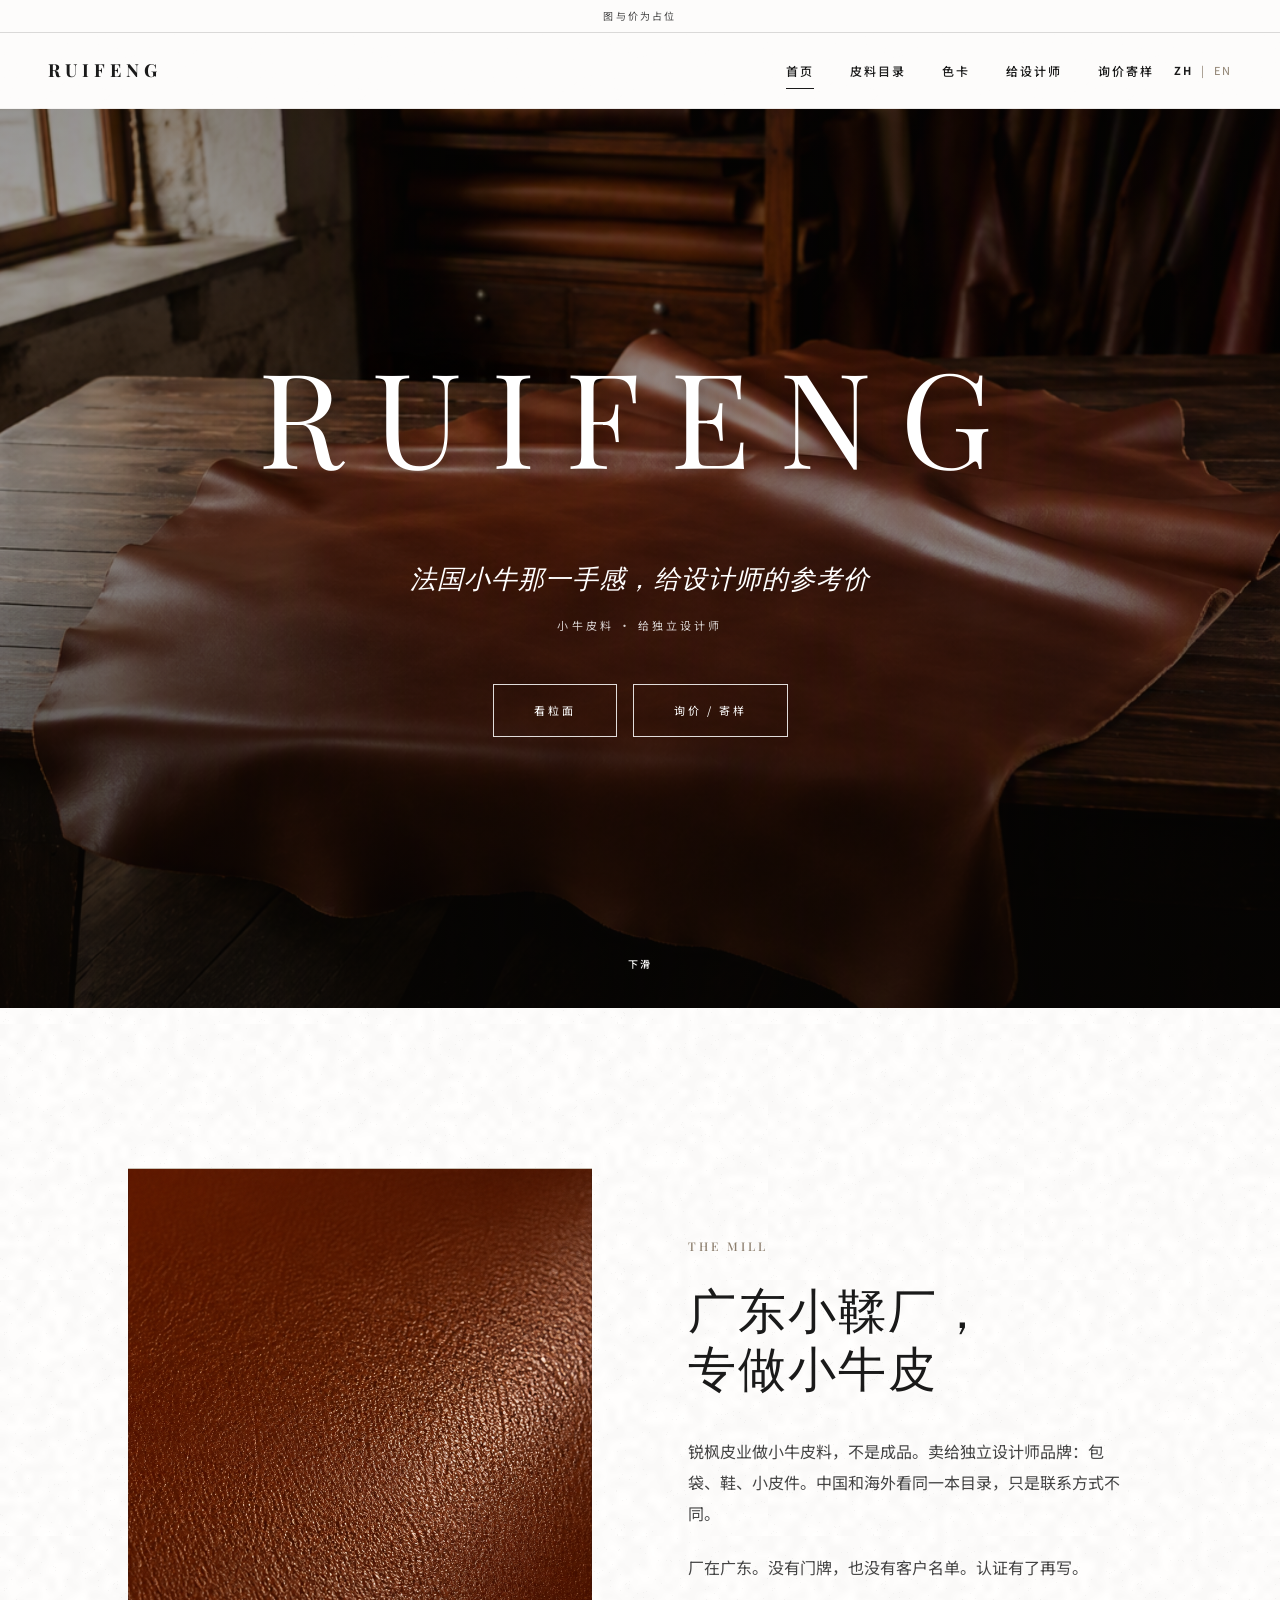
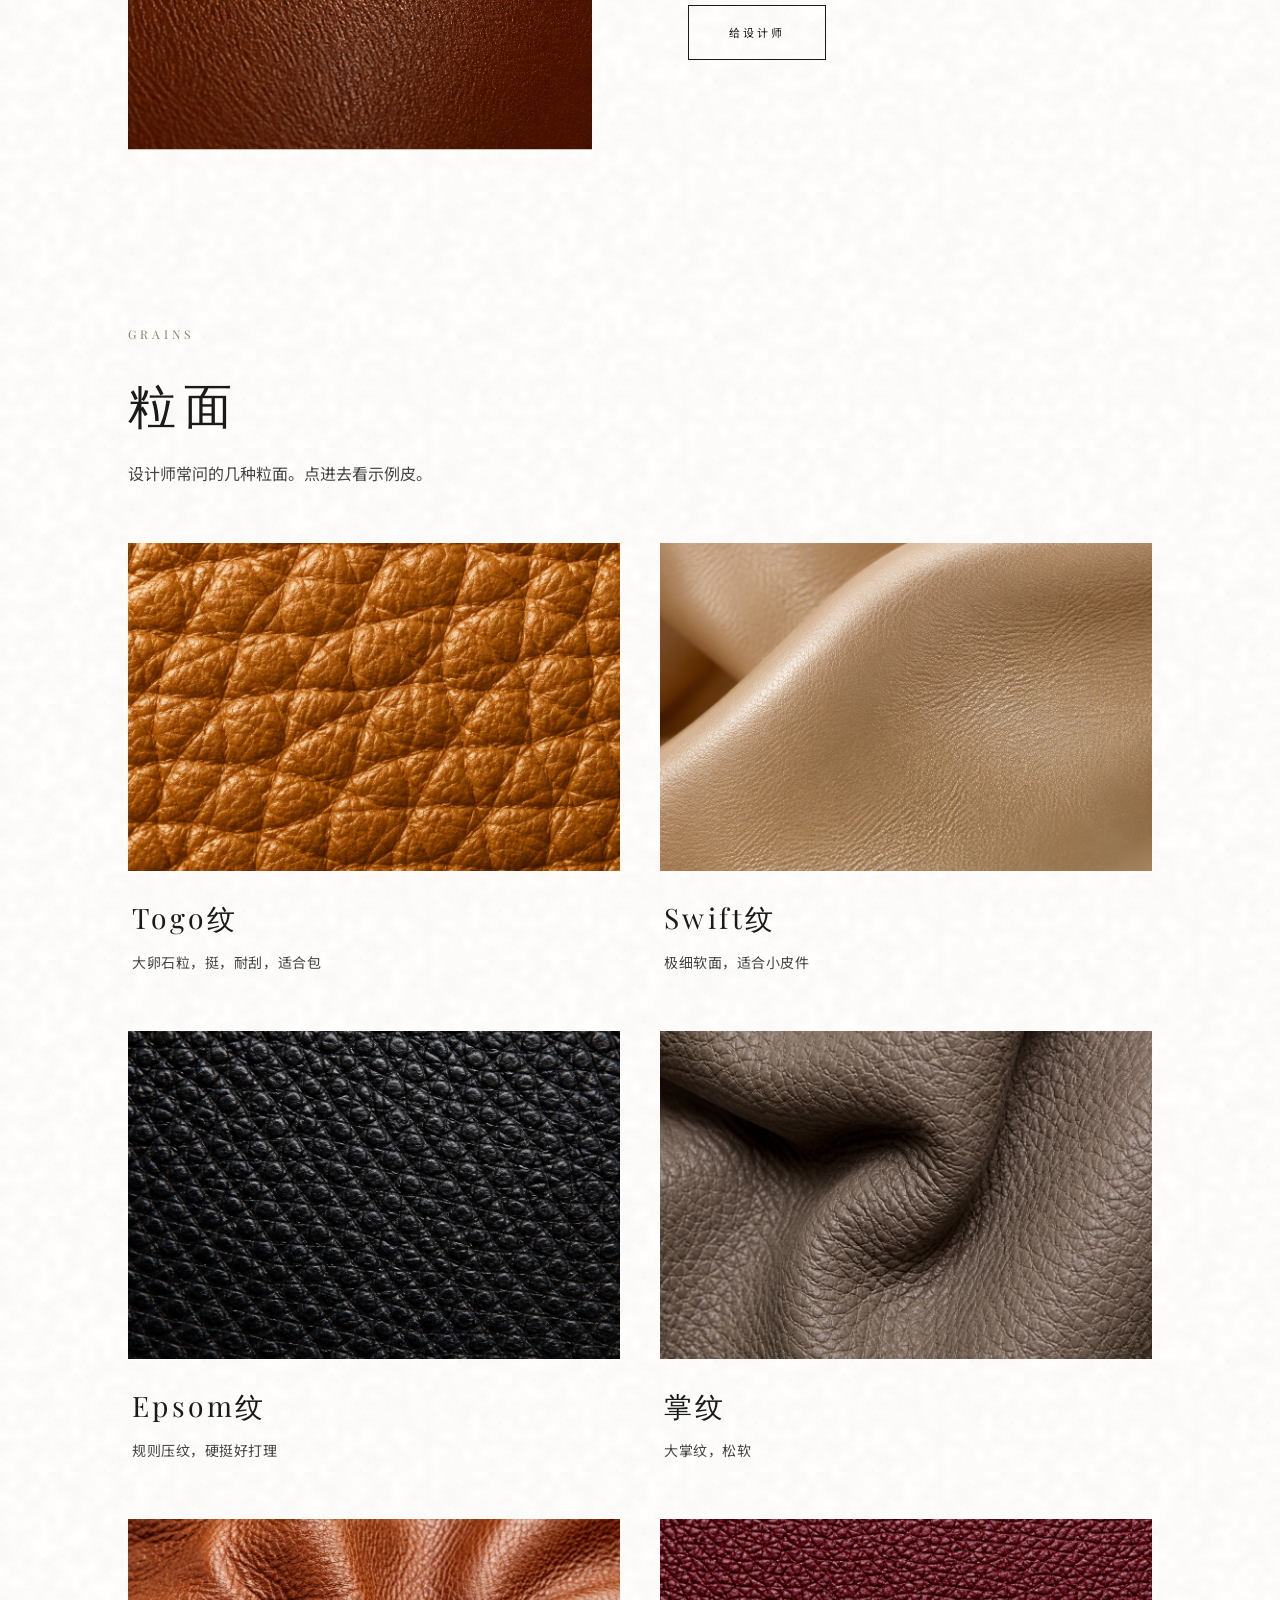
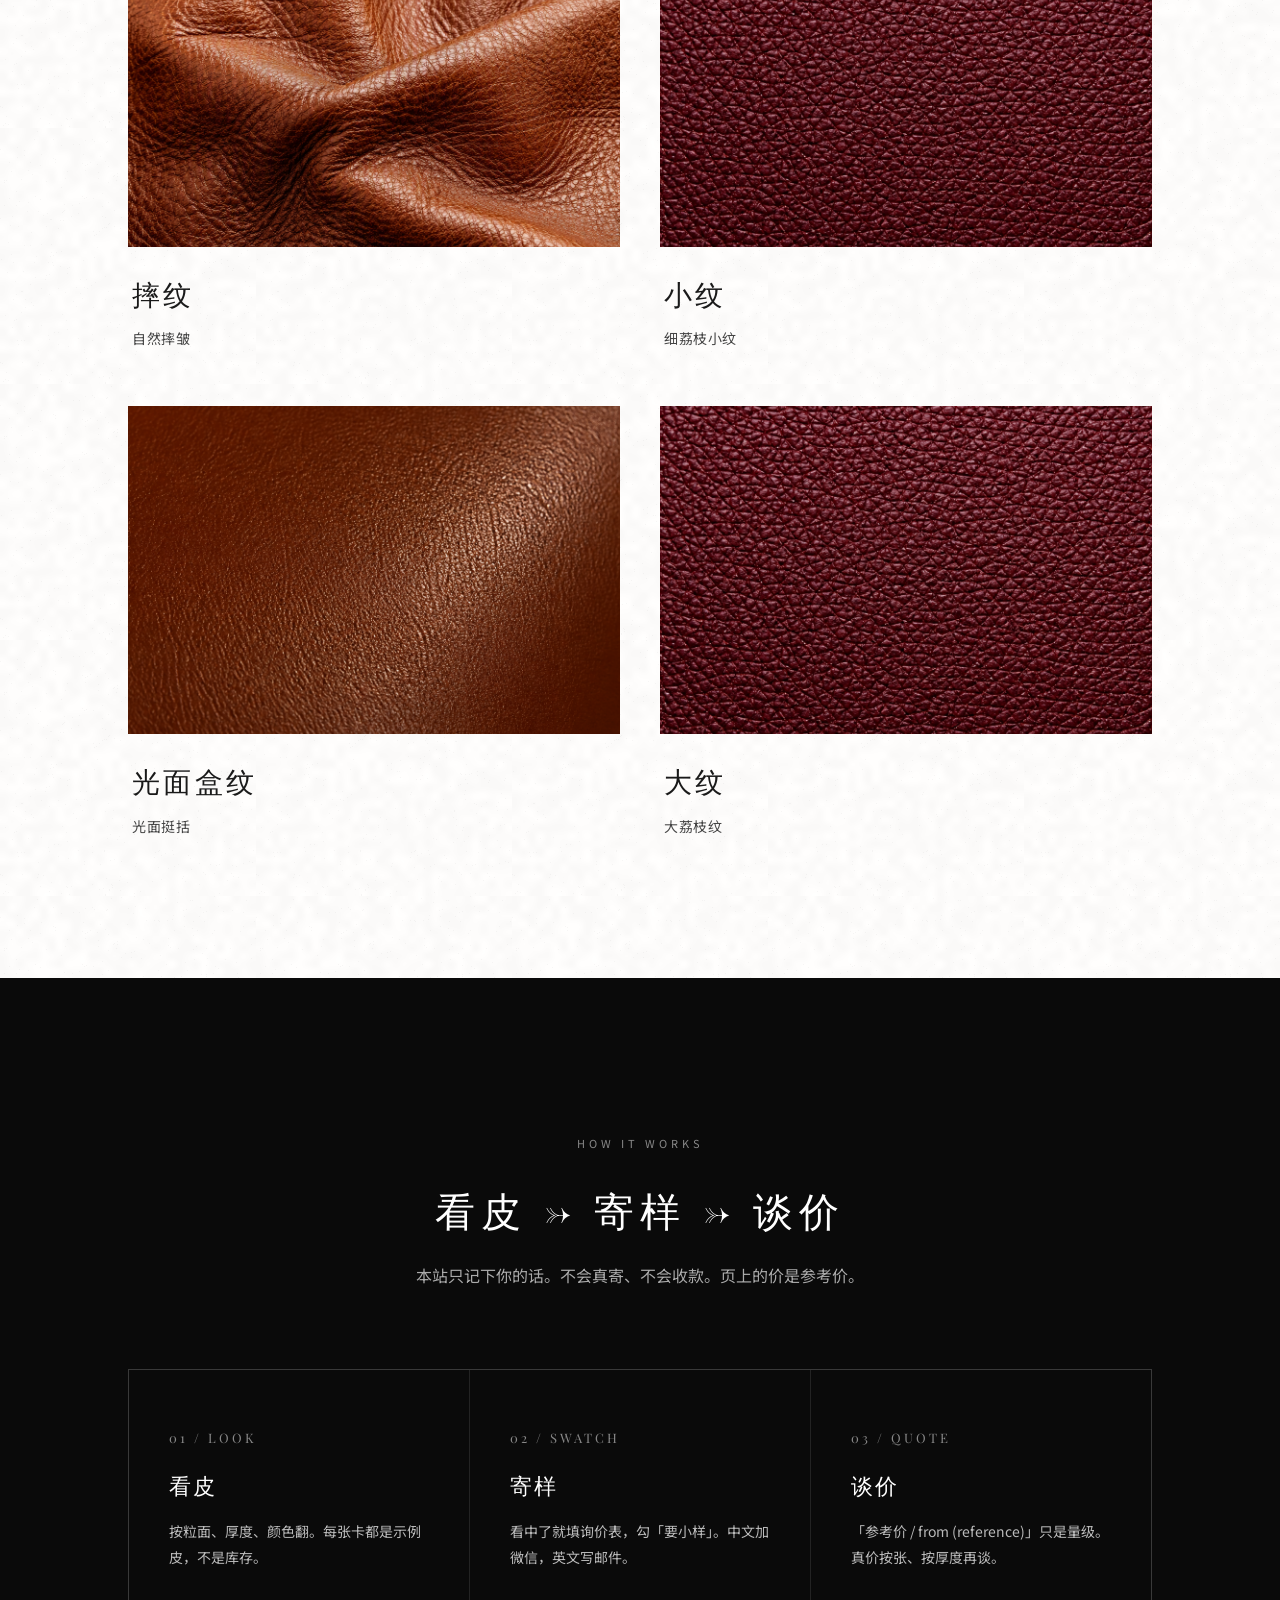
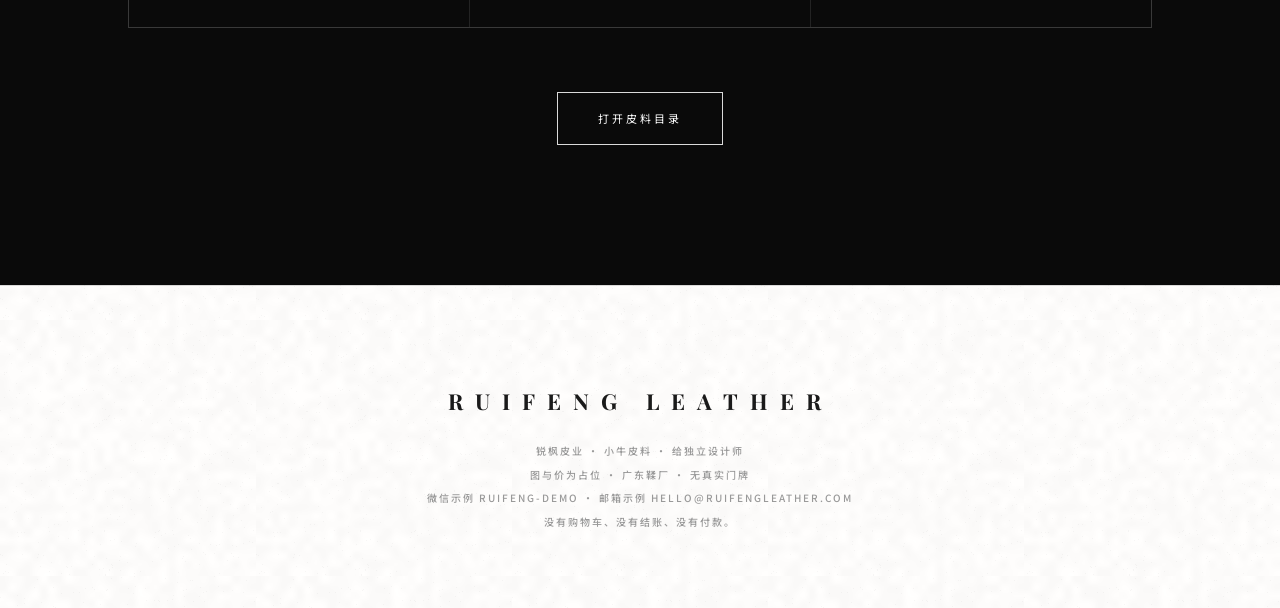
==== index.html @ 417f9d33 "Publish Ruifeng leather catalog preview for sharing." ====
<!DOCTYPE html>
<html lang="zh-CN" data-lang="zh">
<head>
  <meta charset="utf-8">
  <meta name="viewport" content="width=device-width, initial-scale=1">
  <meta name="robots" content="noindex,nofollow">
  <link rel="icon" href="img/favicon.png" type="image/png">
  <link href="https://fonts.googleapis.com/css2?family=Playfair+Display:ital,wght@0,400;0,500;0,700;1,400&family=Noto+Sans+SC:wght@300;400;500;700&display=swap" rel="stylesheet">
  <link rel="stylesheet" href="css/site.css">
  <script>
    (function () {
      try {
        var q = new URLSearchParams(location.search).get("lang");
        var l = (q === "en" || q === "zh") ? q : (localStorage.getItem("ruifeng-lang") || "zh");
        document.documentElement.setAttribute("data-lang", l === "en" ? "en" : "zh");
        document.documentElement.lang = l === "en" ? "en" : "zh-CN";
      } catch (e) {}
    })();
  </script>
  <title>锐枫皮业 | RUIFENG LEATHER · 小牛皮料 · 给独立设计师</title>
  <meta name="description" content="锐枫皮业。广东小鞣厂，小牛皮料，给独立设计师。图和价是占位。">
</head>
<body data-page="home">
<div class="topbar">
  <div class="ribbon">
    <span class="lang-zh">图与价为占位</span>
    <span class="lang-en">Images and prices are placeholders</span>
  </div>
  <nav id="navbar">
    <a class="logo" href="index.html">RUIFENG</a>
    <button class="nav-toggle" type="button" data-nav-toggle aria-expanded="false">
      <span class="lang-zh">菜单</span>
      <span class="lang-en">Menu</span>
    </button>
    <div class="nav-links">
      <a href="index.html" data-nav="home"><span class="lang-zh">首页</span><span class="lang-en">Home</span></a>
      <a href="catalog.html" data-nav="catalog"><span class="lang-zh">皮料目录</span><span class="lang-en">Catalog</span></a>
      <a href="colors.html" data-nav="colors"><span class="lang-zh">色卡</span><span class="lang-en">Colors</span></a>
      <a href="about.html" data-nav="about"><span class="lang-zh">给设计师</span><span class="lang-en">Designers</span></a>
      <a href="inquiry.html" data-nav="inquiry"><span class="lang-zh">询价寄样</span><span class="lang-en">Inquiry</span></a>
    </div>
    <div class="lang-toggle" role="group" aria-label="Language">
      <button type="button" data-lang-btn="zh" aria-pressed="true">ZH</button>
      <span>|</span>
      <button type="button" data-lang-btn="en" aria-pressed="false">EN</button>
    </div>
  </nav>
</div>

<section class="hero">
  <div class="hero-bg" id="heroBg" data-atelier="img/atelier/hero-hide.png" data-fallback="img/hero.jpg"></div>
  <div class="hero-content">
    <h1>RUIFENG</h1>
    <p class="hero-line">
      <span class="lang-zh">法国小牛那一手感，给设计师的参考价</span>
      <span class="lang-en">Calf of that European hand, at a designer’s reference price.</span>
    </p>
    <p class="hero-sub">
      <span class="lang-zh">小牛皮料 · 给独立设计师</span>
      <span class="lang-en">Calf hides for independent designers</span>
    </p>
    <div class="hero-actions">
      <a class="btn-luxury" href="catalog.html"><span class="lang-zh">看粒面</span><span class="lang-en">Grains</span></a>
      <a class="btn-luxury" href="inquiry.html"><span class="lang-zh">询价 / 寄样</span><span class="lang-en">Inquiry / swatch</span></a>
    </div>
  </div>
  <div class="scroll-indicator">
    <span class="lang-zh">下滑</span>
    <span class="lang-en">Scroll</span>
  </div>
</section>

<section class="section-about reveal" id="about">
  <div class="about-image" style="background-image:url('img/atelier/box-calf.png')"></div>
  <div class="about-text">
    <h3>The Mill</h3>
    <h2>
      <span class="lang-zh">广东小鞣厂，<br>专做小牛皮</span>
      <span class="lang-en">A small Guangdong mill<br>for calf, only</span>
    </h2>
    <p class="lang-zh">锐枫皮业做小牛皮料，不是成品。卖给独立设计师品牌：包袋、鞋、小皮件。中国和海外看同一本目录，只是联系方式不同。</p>
    <p class="lang-en">Ruifeng makes calf hides, not finished bags. Independent studios — bags, shoes, small leather — share one catalog. Contact path changes with language.</p>
    <p class="lang-zh">厂在广东。没有门牌，也没有客户名单。认证有了再写。</p>
    <p class="lang-en">The mill is in Guangdong. No street address, no client list. Certificates wait until they are real.</p>
    <p><a class="btn-ink" href="about.html"><span class="lang-zh">给设计师</span><span class="lang-en">For designers</span></a></p>
  </div>
</section>

<section class="section-chapters reveal">
  <div class="section-head">
    <p class="kicker-light">Grains</p>
    <h2><span class="lang-zh">粒面</span><span class="lang-en">Grain families</span></h2>
    <p><span class="lang-zh">设计师常问的几种粒面。点进去看示例皮。</span><span class="lang-en">The grains studios ask for. Open one to see sample hides.</span></p>
  </div>
  <div class="chapter-grid" data-home-cats></div>
</section>

<section class="section-how reveal" id="how">
  <div class="section-head">
    <p class="kicker">HOW IT WORKS</p>
    <h2><span class="lang-zh">看皮 → 寄样 → 谈价</span><span class="lang-en">Look → swatch → quote</span></h2>
    <p><span class="lang-zh">本站只记下你的话。不会真寄、不会收款。页上的价是参考价。</span><span class="lang-en">This demo only saves your note on this computer. Prices are reference.</span></p>
  </div>
  <div class="how-grid">
    <article class="how-item">
      <p class="num">01 / LOOK</p>
      <h3><span class="lang-zh">看皮</span><span class="lang-en">Look</span></h3>
      <p><span class="lang-zh">按粒面、厚度、颜色翻。每张卡都是示例皮，不是库存。</span><span class="lang-en">Filter by grain, thickness, color. Cards are samples, not inventory.</span></p>
    </article>
    <article class="how-item">
      <p class="num">02 / SWATCH</p>
      <h3><span class="lang-zh">寄样</span><span class="lang-en">Swatch</span></h3>
      <p><span class="lang-zh">看中了就填询价表，勾「要小样」。中文加微信，英文写邮件。</span><span class="lang-en">Ask for a swatch. Chinese UI: WeChat. English UI: email.</span></p>
    </article>
    <article class="how-item">
      <p class="num">03 / QUOTE</p>
      <h3><span class="lang-zh">谈价</span><span class="lang-en">Quote</span></h3>
      <p><span class="lang-zh">「参考价 / from (reference)」只是量级。真价按张、按厚度再谈。</span><span class="lang-en">“From (reference)” is a scale only. Real price is quoted later.</span></p>
    </article>
  </div>
  <div class="how-cta">
    <a class="btn-luxury" href="catalog.html"><span class="lang-zh">打开皮料目录</span><span class="lang-en">Open the catalog</span></a>
  </div>
</section>

<footer class="site-footer">
  <div class="footer-logo">RUIFENG LEATHER</div>
  <p><span class="lang-zh">锐枫皮业 · 小牛皮料 · 给独立设计师</span><span class="lang-en">Ruifeng Leather · calf hides for independent designers</span></p>
  <p><span class="lang-zh">图与价为占位 · 广东鞣厂 · 无真实门牌</span><span class="lang-en">Images and prices are placeholders · Guangdong mill · no street address</span></p>
  <p><span class="lang-zh">微信示例 ruifeng-demo · 邮箱示例 hello@ruifengleather.com</span><span class="lang-en">WeChat example ruifeng-demo · email example hello@ruifengleather.com</span></p>
  <p><span class="lang-zh">没有购物车、没有结账、没有付款。</span><span class="lang-en">No cart, no checkout, no payment.</span></p>
</footer>
<script src="js/data.js"></script>
<script src="js/site.js"></script>
</body>
</html>
---- css/site.css ----
/* 锐枫皮业 · Grok Bot 版
   视觉语言沿 Accio 原版：paper / ink / accent、Playfair + Noto Sans SC。
   这一版更疏、更大、更暗的头图叠层。远程纹理已去掉，纸纹用本地 img/paper.png。 */

:root {
  --color-paper: #FDFCFB;
  --color-ink: #1A1A1A;
  --color-accent: #8C7E6D;
  --color-text-dim: #444444;
  --color-border: rgba(26, 26, 26, 0.15);
  --color-dark: #0A0A0A;
  --font-serif: "Playfair Display", "Source Han Serif SC", "Source Han Serif CN", "Songti SC", "STSong", "SimSun", serif;
  --font-sans: "Noto Sans SC", "PingFang SC", "Hiragino Sans GB", "Microsoft YaHei", sans-serif;
  --transition: cubic-bezier(0.16, 1, 0.3, 1);
  --max: 1180px;
}

* {
  margin: 0;
  padding: 0;
  box-sizing: border-box;
  -webkit-font-smoothing: antialiased;
  -moz-osx-font-smoothing: grayscale;
  text-rendering: optimizeLegibility;
}

html { scroll-behavior: smooth; }

body {
  background-color: var(--color-paper);
  color: var(--color-ink);
  font-family: var(--font-sans);
  font-size: 16px;
  line-height: 1.75;
  overflow-x: hidden;
  background-image: url("../img/paper.png");
  min-height: 100vh;
}

img { max-width: 100%; height: auto; display: block; }
a { color: var(--color-ink); }
a:hover { color: var(--color-accent); }

.lang-en { display: none !important; }
html[data-lang="en"] .lang-zh { display: none !important; }
html[data-lang="en"] .lang-en { display: revert !important; }
html[data-lang="zh"] .cta-en { display: none !important; }
html[data-lang="en"] .cta-zh { display: none !important; }
html:not([data-lang="en"]) .cta-en { display: none !important; }

.reveal { opacity: 0; transform: translateY(20px); transition: all 1.2s var(--transition); }
.reveal.active { opacity: 1; transform: translateY(0); }

/* —— ribbon + nav —— */
.ribbon {
  background: rgba(253, 252, 251, 0.96);
  color: var(--color-text-dim);
  text-align: center;
  font-size: 10px;
  letter-spacing: 2.2px;
  font-weight: 400;
  padding: 7px 12px;
  border-bottom: 1px solid var(--color-border);
}

.topbar {
  position: sticky;
  top: 0;
  z-index: 1000;
}

nav {
  display: flex;
  justify-content: space-between;
  align-items: center;
  padding: 22px 48px;
  background: rgba(253, 252, 251, 0.92);
  border-bottom: 1px solid transparent;
  transition: all 0.5s var(--transition);
  gap: 20px;
}

nav.scrolled {
  padding: 12px 48px;
  background: rgba(253, 252, 251, 0.98);
  border-bottom-color: var(--color-border);
  box-shadow: 0 5px 20px rgba(0, 0, 0, 0.02);
}

.logo {
  font-family: var(--font-serif);
  font-size: 18px;
  letter-spacing: 5px;
  font-weight: 700;
  text-transform: uppercase;
  text-decoration: none;
  color: var(--color-ink);
  flex-shrink: 0;
}

.nav-links {
  display: flex;
  align-items: center;
  flex-wrap: wrap;
  gap: 0 36px;
  margin-left: auto;
}

.nav-links a {
  text-decoration: none;
  color: var(--color-ink);
  font-size: 12px;
  letter-spacing: 2px;
  font-weight: 500;
  position: relative;
  padding: 4px 0;
}

.nav-links a::after {
  content: "";
  position: absolute;
  bottom: -4px;
  left: 0;
  width: 0;
  height: 1px;
  background: var(--color-ink);
  transition: width 0.3s ease;
}

.nav-links a:hover::after,
.nav-links a[aria-current="page"]::after { width: 100%; }

.lang-toggle {
  display: flex;
  align-items: center;
  gap: 8px;
  font-size: 11px;
  letter-spacing: 2px;
  color: var(--color-accent);
  flex-shrink: 0;
}

.lang-toggle button {
  border: 0;
  background: none;
  font: inherit;
  letter-spacing: 2px;
  color: var(--color-accent);
  cursor: pointer;
  padding: 2px 0;
}

.lang-toggle button[aria-pressed="true"] {
  color: var(--color-ink);
  font-weight: 700;
}

.nav-toggle {
  display: none;
  border: 1px solid var(--color-border);
  background: transparent;
  padding: 8px 12px;
  font: inherit;
  font-size: 11px;
  letter-spacing: 2px;
  cursor: pointer;
  color: var(--color-ink);
}

/* —— hero manifesto —— */
.hero {
  height: 100vh;
  min-height: 680px;
  display: flex;
  flex-direction: column;
  justify-content: center;
  align-items: center;
  text-align: center;
  overflow: hidden;
  position: relative;
  margin-top: -1px;
}

.hero-bg {
  position: absolute;
  inset: 0;
  background-color: #1a120e;
  background-image: url("../img/hero.jpg");
  background-position: center;
  background-size: cover;
  background-repeat: no-repeat;
  transform: scale(1.05);
  z-index: 1;
}

.hero-bg::after {
  content: "";
  position: absolute;
  inset: 0;
  background:
    linear-gradient(180deg, rgba(8, 6, 4, 0.42) 0%, rgba(8, 6, 4, 0.28) 40%, rgba(8, 6, 4, 0.72) 100%);
}

.hero-content {
  position: relative;
  z-index: 10;
  color: #fff;
  padding: 0 28px 80px;
}

.hero h1 {
  font-family: var(--font-serif);
  font-size: clamp(56px, 11vw, 132px);
  margin-bottom: 28px;
  font-weight: 400;
  letter-spacing: 0.22em;
  animation: fadeIn 2s var(--transition);
  text-shadow: 0 2px 24px rgba(0, 0, 0, 0.35);
}

.hero .hero-line {
  font-family: var(--font-serif);
  font-style: italic;
  font-weight: 400;
  font-size: clamp(16px, 2.2vw, 26px);
  letter-spacing: 0.04em;
  line-height: 1.55;
  max-width: 18em;
  margin: 0 auto;
  animation: fadeIn 2.4s var(--transition);
}

.hero .hero-sub {
  margin-top: 18px;
  font-size: 11px;
  letter-spacing: 0.28em;
  text-transform: uppercase;
  opacity: 0.82;
  animation: fadeIn 2.6s var(--transition);
}

.hero .hero-actions {
  margin-top: 48px;
  display: flex;
  gap: 16px;
  justify-content: center;
  flex-wrap: wrap;
}

.scroll-indicator {
  position: absolute;
  bottom: 36px;
  left: 50%;
  transform: translateX(-50%);
  font-size: 10px;
  letter-spacing: 2px;
  font-weight: 500;
  color: #fff;
  z-index: 10;
  animation: bounce 2s infinite;
}

/* —— buttons —— */
.btn-luxury,
a.btn-luxury,
button.btn-luxury {
  display: inline-block;
  padding: 16px 40px;
  border: 1px solid rgba(255, 255, 255, 0.85);
  color: #fff;
  text-decoration: none;
  font-size: 11px;
  letter-spacing: 3px;
  text-transform: uppercase;
  background: transparent;
  cursor: pointer;
  font-family: inherit;
  transition: all 0.4s var(--transition);
}

.btn-luxury:hover { background: #fff; color: #000; border-color: #fff; }

.btn-ink,
a.btn-ink,
button.btn-ink {
  display: inline-block;
  padding: 16px 40px;
  border: 1px solid var(--color-ink);
  color: var(--color-ink);
  text-decoration: none;
  font-size: 11px;
  letter-spacing: 3px;
  text-transform: uppercase;
  background: transparent;
  cursor: pointer;
  font-family: inherit;
  transition: all 0.4s var(--transition);
}

.btn-ink:hover { background: var(--color-ink); color: var(--color-paper); }
.btn-ink + .btn-ink { margin-left: 12px; }

/* —— page chrome —— */
.page-hero {
  padding: 88px 0 36px;
}

.page-hero h1 {
  font-family: var(--font-serif);
  font-weight: 400;
  font-size: clamp(40px, 5.5vw, 68px);
  letter-spacing: 0.16em;
  margin-bottom: 22px;
}

.page-hero .eyebrow,
.eyebrow {
  font-family: var(--font-serif);
  font-size: 12px;
  color: var(--color-accent);
  text-transform: uppercase;
  letter-spacing: 3px;
  margin-bottom: 18px;
  font-weight: 500;
}

.page-hero p, .lede {
  color: var(--color-text-dim);
  max-width: 520px;
  line-height: 1.95;
}

.promise {
  font-family: var(--font-serif);
  font-style: italic;
  font-size: clamp(20px, 2.4vw, 28px);
  line-height: 1.5;
  letter-spacing: 0.03em;
  color: var(--color-ink) !important;
  max-width: 22em !important;
  margin: 8px 0 22px;
}

.about-portrait {
  margin: 8px 0 48px;
  overflow: hidden;
  background: #1a120e;
}

.about-portrait img {
  width: 100%;
  aspect-ratio: 1;
  object-fit: cover;
}

.wrap { max-width: var(--max); margin: 0 auto; padding: 56px 48px 120px; }
.wrap-narrow { max-width: 720px; }

/* —— about manifesto —— */
.section-about {
  padding: 160px 10%;
  display: grid;
  grid-template-columns: 1fr 1fr;
  gap: 96px;
  align-items: center;
}

.about-image {
  position: relative;
  padding-bottom: 125%;
  background-color: #e8dfd0;
  background-image: url("../img/about.jpg");
  background-position: center;
  background-size: cover;
  background-repeat: no-repeat;
  border: 1px solid var(--color-border);
}

.about-text h3 {
  font-family: var(--font-serif);
  font-size: 12px;
  color: var(--color-accent);
  text-transform: uppercase;
  letter-spacing: 3px;
  margin-bottom: 22px;
  font-weight: 500;
}

.about-text h2 {
  font-family: var(--font-serif);
  font-size: clamp(32px, 3.8vw, 48px);
  line-height: 1.22;
  margin-bottom: 40px;
  font-weight: 400;
  letter-spacing: 0.04em;
}

.about-text p {
  font-size: 16px;
  color: var(--color-text-dim);
  max-width: 440px;
  margin-bottom: 22px;
  line-height: 1.95;
}

/* —— collection chapters —— */
.section-chapters { padding: 0 10% 140px; }
.section-head { margin-bottom: 56px; }
.section-head .kicker-light {
  font-family: var(--font-serif);
  font-size: 12px;
  letter-spacing: 4px;
  text-transform: uppercase;
  color: var(--color-accent);
  margin-bottom: 16px;
}
.section-head h2 {
  font-family: var(--font-serif);
  font-weight: 400;
  font-size: clamp(32px, 4vw, 48px);
  letter-spacing: 0.16em;
}
.section-head p { color: var(--color-text-dim); margin-top: 14px; max-width: 480px; }

.chapter-grid,
.cat-grid {
  display: grid;
  grid-template-columns: 1fr 1fr;
  gap: 56px 40px;
}

.chapter,
.cat-card {
  text-decoration: none;
  color: inherit;
  display: block;
}

.chapter-photo {
  overflow: hidden;
  background: #1a120e;
  aspect-ratio: 3 / 2;
}

.chapter-photo img,
.cat-card img {
  width: 100%;
  height: 100%;
  object-fit: cover;
  display: block;
  aspect-ratio: 3 / 2;
  transition: transform 1.1s var(--transition);
}

.chapter:hover .chapter-photo img { transform: scale(1.04); }

.chapter-cap { padding: 22px 4px 0; }

.chapter-cap h3,
.cat-card h3 {
  font-family: var(--font-serif);
  font-weight: 400;
  font-size: clamp(22px, 2.2vw, 30px);
  letter-spacing: 0.12em;
}

.chapter-cap p {
  color: var(--color-text-dim);
  font-size: 14px;
  margin-top: 8px;
  letter-spacing: 0.04em;
}

/* —— how it works —— */
.section-how {
  background: var(--color-dark);
  color: #fff;
  padding: 140px 10%;
}

.section-how .section-head { text-align: center; margin-bottom: 80px; }
.section-how .section-head h2 { letter-spacing: 0.16em; font-size: clamp(28px, 3.4vw, 40px); }
.section-how .section-head .kicker {
  font-size: 11px;
  letter-spacing: 4px;
  color: #888;
  margin-bottom: 22px;
}
.section-how .section-head p { margin: 16px auto 0; color: #aaa; }

.how-grid {
  display: grid;
  grid-template-columns: repeat(3, 1fr);
  gap: 1px;
  background: rgba(255, 255, 255, 0.1);
  border: 1px solid rgba(255, 255, 255, 0.1);
}

.how-item {
  background: var(--color-dark);
  padding: 56px 40px;
  transition: background 0.4s ease;
}

.how-item:hover { background: #111; }
.how-item .num {
  font-family: var(--font-serif);
  font-size: 13px;
  letter-spacing: 3px;
  color: #888;
  margin-bottom: 16px;
}
.how-item h3 {
  font-family: var(--font-serif);
  font-weight: 400;
  font-size: 22px;
  letter-spacing: 2px;
  margin-bottom: 14px;
}
.how-item p { color: #bbb; font-size: 14px; line-height: 1.85; }

.section-how .how-cta { text-align: center; margin-top: 64px; }

/* —— catalog as material library —— */
.filters { margin: 8px 0 48px; }
.filter-row {
  display: flex;
  flex-wrap: wrap;
  gap: 8px;
  align-items: center;
  margin: 0 0 12px;
}
.filter-label {
  font-size: 11px;
  letter-spacing: 2px;
  text-transform: uppercase;
  color: var(--color-accent);
  min-width: 72px;
}

.chip {
  border: 1px solid var(--color-border);
  background: transparent;
  padding: 7px 14px;
  font: inherit;
  font-size: 12px;
  letter-spacing: 1px;
  cursor: pointer;
  color: var(--color-ink);
}

.chip.is-on {
  background: var(--color-ink);
  color: var(--color-paper);
  border-color: var(--color-ink);
}

.card-grid {
  display: grid;
  grid-template-columns: repeat(auto-fill, minmax(300px, 1fr));
  gap: 40px 28px;
}

.hide-card { background: transparent; overflow: hidden; }
.card-link { text-decoration: none; color: inherit; display: block; }
.swatch-wrap { aspect-ratio: 4 / 3; overflow: hidden; background: #1a120e; }
.card-dots { display: flex; gap: 6px; margin-top: 10px; }
.card-dot {
  width: 10px; height: 10px; border-radius: 50%;
  display: inline-block; border: 1px solid rgba(26, 26, 26, 0.15);
}
.swatch-wrap img { width: 100%; height: 100%; object-fit: cover; transition: transform 1s var(--transition); }
.hide-card:hover .swatch-wrap img { transform: scale(1.03); }
.card-body { padding: 20px 4px 8px; }
.card-body h3 {
  font-family: var(--font-serif);
  font-weight: 400;
  font-size: 24px;
  letter-spacing: 0.06em;
  margin: 6px 0 8px;
}
.meta, .fineprint, .price-sub { color: var(--color-text-dim); font-size: 13px; }
.price { margin-top: 14px; }
.price-main { font-weight: 500; letter-spacing: 0.5px; }

.empty, .form-msg {
  padding: 18px 20px;
  border: 1px dashed var(--color-border);
  color: var(--color-text-dim);
}
.form-msg.ok { border-style: solid; border-color: #3d5a3a; }
.form-msg.err { border-style: solid; border-color: #8a2e2e; }

/* —— product —— */
.product-grid {
  display: grid;
  grid-template-columns: minmax(0, 1.15fr) minmax(0, 0.85fr);
  gap: 72px;
  align-items: start;
}
.hero-swatch {
  width: 100%;
  aspect-ratio: 4 / 5;
  object-fit: cover;
}
.product-copy h1 {
  font-family: var(--font-serif);
  font-weight: 400;
  font-size: clamp(32px, 4.4vw, 52px);
  letter-spacing: 0.1em;
  margin: 8px 0 28px;
}

.spec-table {
  width: 100%;
  border-collapse: collapse;
  margin: 8px 0 20px;
}
.spec-table th {
  text-align: left;
  font-size: 11px;
  letter-spacing: 2px;
  text-transform: uppercase;
  color: var(--color-accent);
  font-weight: 400;
  width: 28%;
  padding: 16px 20px 16px 0;
  border-bottom: 1px solid var(--color-border);
  vertical-align: top;
}
.spec-table td {
  padding: 16px 0;
  border-bottom: 1px solid var(--color-border);
  color: var(--color-ink);
}

.specs {
  display: grid;
  grid-template-columns: 1fr 1fr;
  gap: 0;
  margin: 28px 0;
  border-top: 1px solid var(--color-border);
}
.specs > div {
  border-bottom: 1px solid var(--color-border);
  padding: 14px 16px 14px 0;
}
.specs dt {
  font-size: 11px;
  letter-spacing: 2px;
  text-transform: uppercase;
  color: var(--color-accent);
}
.specs dd { margin: 4px 0 0; }

.color-row { display: flex; flex-wrap: wrap; gap: 18px; margin: 28px 0 36px; }
.chip-color { margin: 0; width: 120px; text-decoration: none; color: inherit; display: block; }
.chip-color img { width: 120px; height: 120px; object-fit: cover; }
.chip-color figcaption { font-size: 12px; margin-top: 8px; color: var(--color-text-dim); letter-spacing: 1px; }
.chip-color .color-code {
  font-family: var(--font-serif);
  font-weight: 400;
  font-size: 20px;
  letter-spacing: 0.08em;
  display: block;
  color: var(--color-ink);
  line-height: 1.2;
}
.chip-color .color-duo { display: block; margin-top: 4px; }

.wechat-card, .panel {
  border: 1px solid var(--color-border);
  padding: 28px;
  background: var(--color-paper);
}
.wechat-id {
  font-family: var(--font-serif);
  font-size: 28px;
  letter-spacing: 3px;
  margin: 10px 0 18px;
}
.text-link { font-size: 13px; letter-spacing: 1px; }

/* —— colors: studio wall —— */
.color-family { margin: 0 0 56px; }
.family-head {
  font-family: var(--font-serif);
  font-weight: 400;
  font-size: clamp(22px, 2.6vw, 32px);
  letter-spacing: 0.14em;
  margin: 8px 0 22px;
}
.color-family + .color-family .family-head { margin-top: 8px; }
.family-head em {
  font-style: italic;
  font-weight: 400;
  letter-spacing: 0.08em;
  color: var(--color-accent);
  margin-left: 10px;
}
.color-wall {
  display: grid;
  grid-template-columns: repeat(auto-fill, minmax(260px, 1fr));
  gap: 32px 22px;
}
.color-card { margin: 0; overflow: hidden; }
.color-card .card-link { text-decoration: none; color: inherit; display: block; }
.color-card img { aspect-ratio: 1; object-fit: cover; width: 100%; }
.color-card figcaption { padding: 16px 4px 8px; }
.color-card .color-code {
  font-family: var(--font-serif);
  font-weight: 400;
  letter-spacing: 0.12em;
  display: block;
  font-size: 32px;
  line-height: 1.15;
  color: var(--color-ink);
}
.color-card .color-duo {
  display: block;
  margin-top: 8px;
  font-size: 14px;
  letter-spacing: 0.06em;
  color: var(--color-ink);
}
.color-card .color-duo b { font-weight: 500; }
.color-card .hex { display: block; font-size: 11px; letter-spacing: 1px; color: var(--color-text-dim); margin-top: 6px; }

/* —— forms / about copy —— */
.prose h2, .wrap-narrow h2 {
  font-family: var(--font-serif);
  font-weight: 400;
  letter-spacing: 0.08em;
  font-size: 26px;
  margin: 48px 0 16px;
}
.prose p, .wrap-narrow p { color: var(--color-text-dim); margin-bottom: 16px; }
.prose ol, .prose ul, .wrap-narrow ol, .wrap-narrow ul {
  color: var(--color-text-dim);
  padding-left: 20px;
  margin: 0 0 22px;
}
.prose li, .wrap-narrow li { margin: 0 0 10px; }

.note-box {
  border-left: 1px solid var(--color-accent);
  padding: 12px 0 12px 18px;
  margin: 16px 0 28px;
  color: var(--color-text-dim);
  font-size: 14px;
}

form label { display: block; margin: 0 0 14px; font-size: 13px; letter-spacing: 1px; }
form input, form select, form textarea {
  display: block;
  width: 100%;
  margin-top: 6px;
  padding: 12px 14px;
  border: 1px solid var(--color-border);
  background: #fff;
  font: inherit;
  color: var(--color-ink);
}
form .check { display: flex; align-items: center; gap: 8px; letter-spacing: 0; }
form .check input { width: auto; margin: 0; }
.mini-form { margin: 18px 0; }
.inq-list { padding-left: 18px; color: var(--color-text-dim); }
.inq-list li { margin: 0 0 14px; }

/* —— footer —— */
footer, .site-footer {
  padding: 96px 48px 72px;
  border-top: 1px solid var(--color-border);
  text-align: center;
}
.footer-logo {
  font-family: var(--font-serif);
  font-size: 22px;
  letter-spacing: 12px;
  margin-bottom: 22px;
  font-weight: 700;
}
.copyright, .site-footer p {
  font-size: 10px;
  letter-spacing: 2px;
  color: #999;
  text-transform: uppercase;
  font-weight: 500;
  margin: 6px 0;
}

@keyframes fadeIn { from { opacity: 0; } to { opacity: 1; } }
@keyframes fadeInDown {
  from { opacity: 0; transform: translateY(-20px); }
  to { opacity: 1; transform: translateY(0); }
}
@keyframes bounce {
  0%, 20%, 50%, 80%, 100% { transform: translateX(-50%) translateY(0); }
  40% { transform: translateX(-50%) translateY(-10px); }
  60% { transform: translateX(-50%) translateY(-5px); }
}

@media (max-width: 960px) {
  .chapter-grid, .cat-grid { grid-template-columns: 1fr; gap: 40px; }
  .section-about { grid-template-columns: 1fr; padding: 96px 6%; gap: 48px; }
  .about-image { padding-bottom: 80%; }
  .how-grid { grid-template-columns: 1fr; }
  .product-grid, .specs { grid-template-columns: 1fr; }
  nav { padding: 16px 20px; }
  nav.scrolled { padding: 10px 20px; }
  .wrap { padding: 40px 20px 88px; }
  .page-hero { padding: 56px 0 20px; }
  .section-chapters, .section-how, .section-cats { padding-left: 6%; padding-right: 6%; }
  .hero h1 { letter-spacing: 0.12em; }
  .hero .hero-line { letter-spacing: 0.1em; }
}

@media (max-width: 800px) {
  .nav-toggle { display: inline-block; margin-left: auto; }
  .nav-links {
    display: none;
    position: absolute;
    left: 0; right: 0;
    top: 100%;
    background: var(--color-paper);
    border-bottom: 1px solid var(--color-border);
    flex-direction: column;
    align-items: flex-start;
    padding: 12px 20px 20px;
    margin: 0;
    gap: 12px;
  }
  .topbar { position: sticky; }
  nav { position: relative; }
  .nav-links.is-open { display: flex; }
}

@media (max-width: 520px) {
  .card-grid { grid-template-columns: 1fr; gap: 28px; }
  .color-wall { grid-template-columns: 1fr 1fr; gap: 16px; }
  .footer-logo { letter-spacing: 6px; font-size: 16px; }
  .btn-ink + .btn-ink { margin-left: 0; margin-top: 10px; }
  .hero { min-height: 560px; }
}
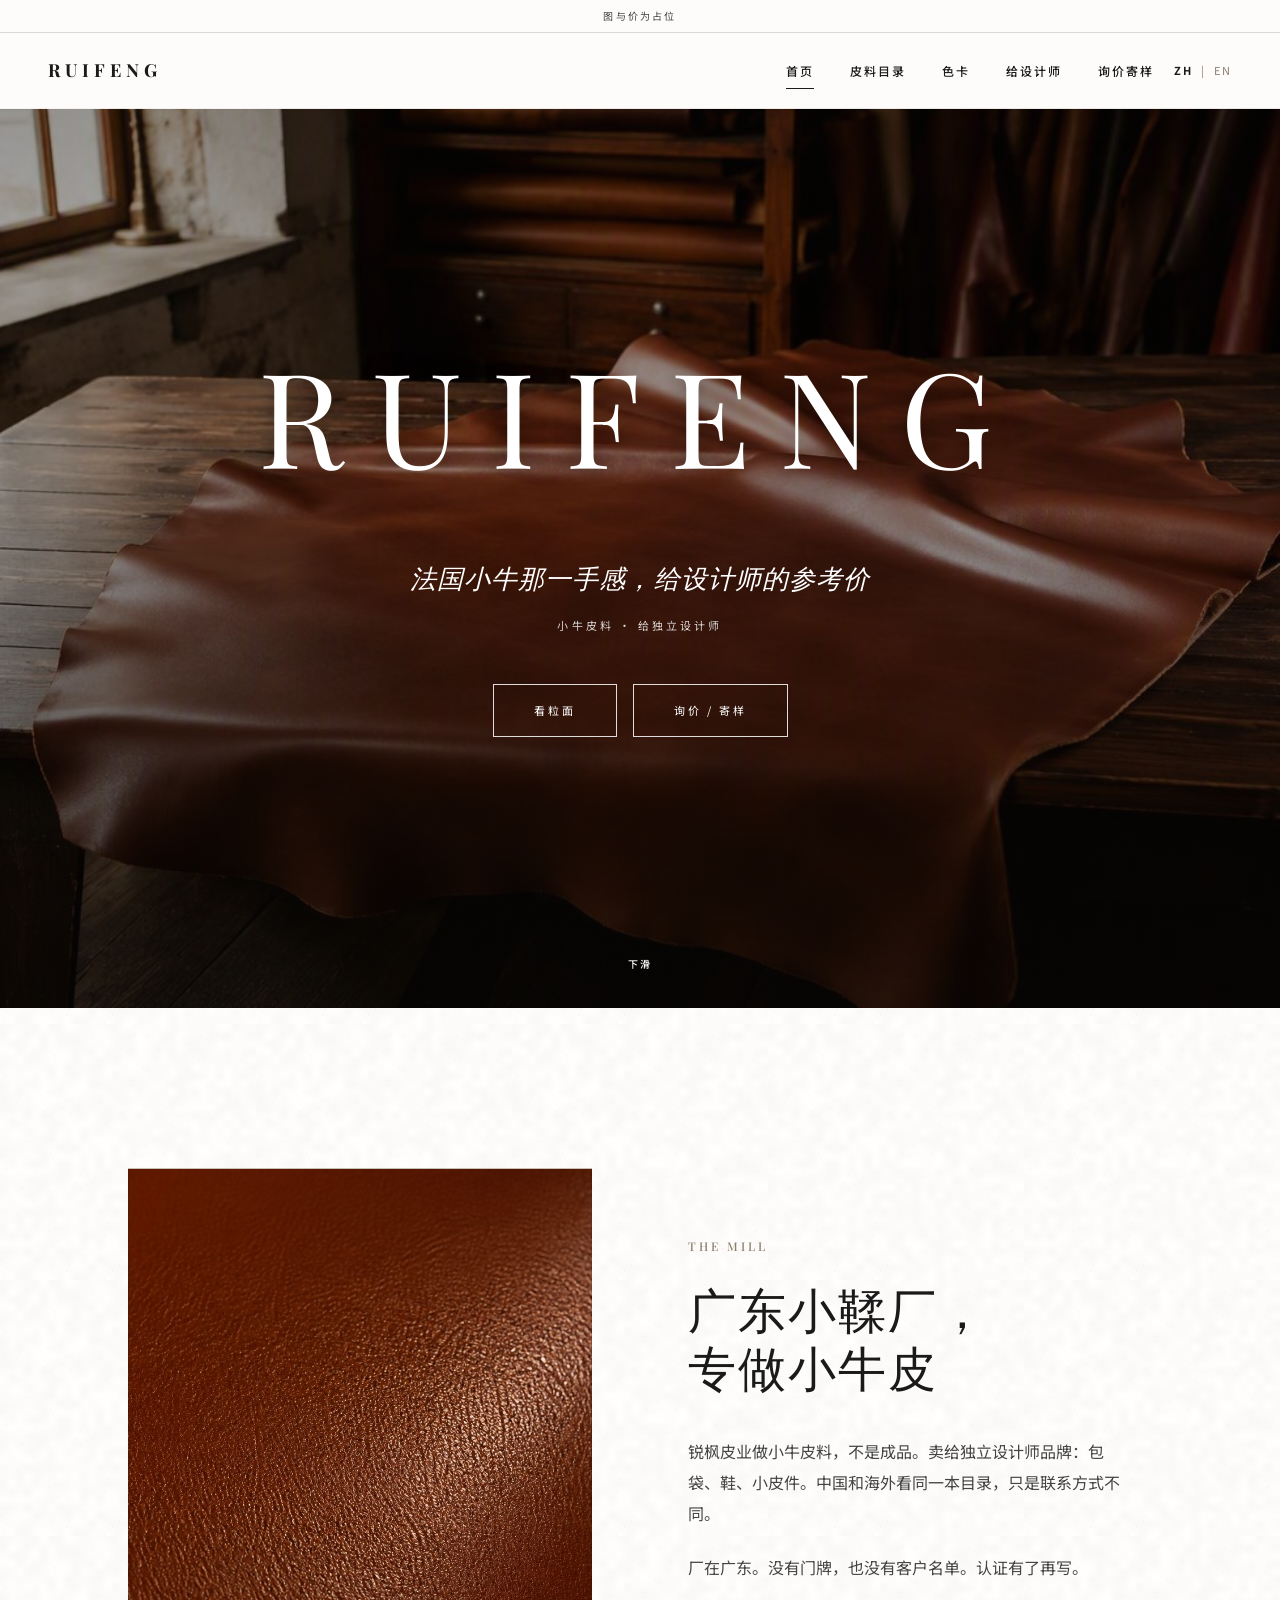
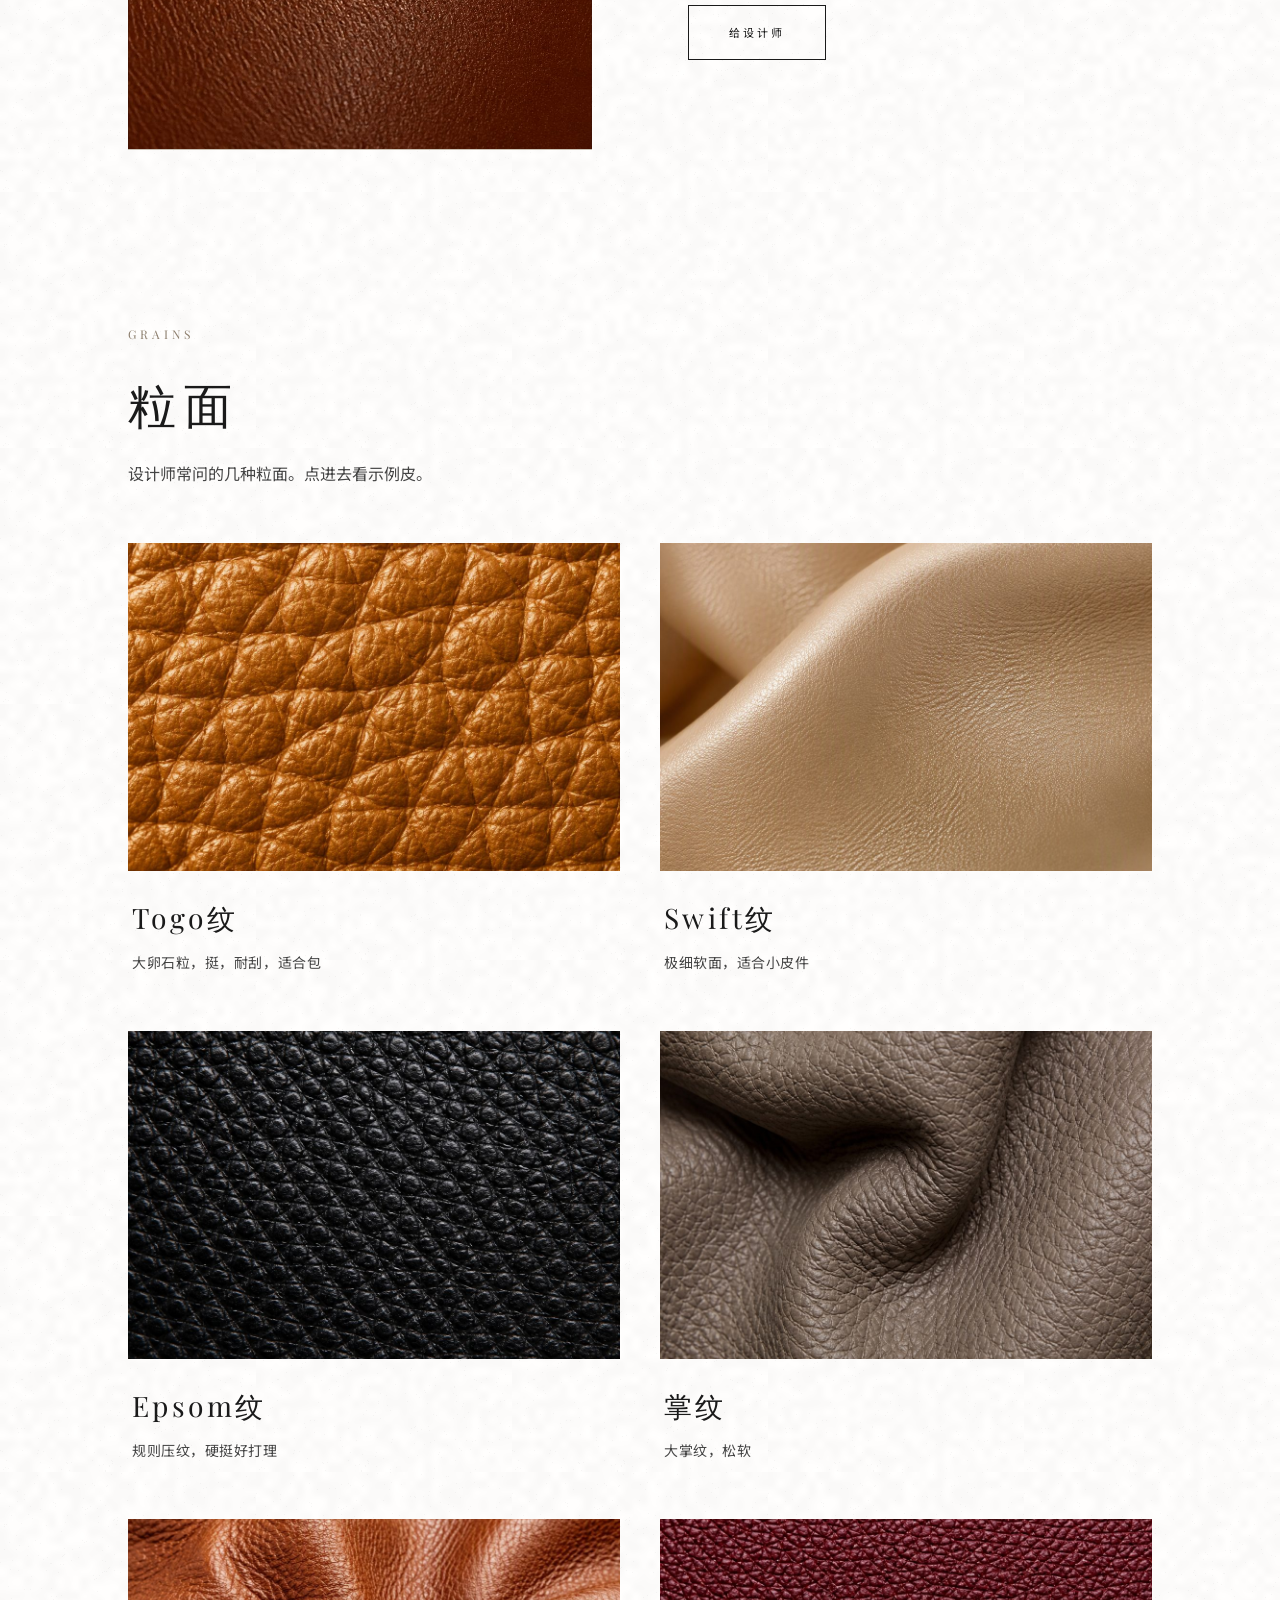
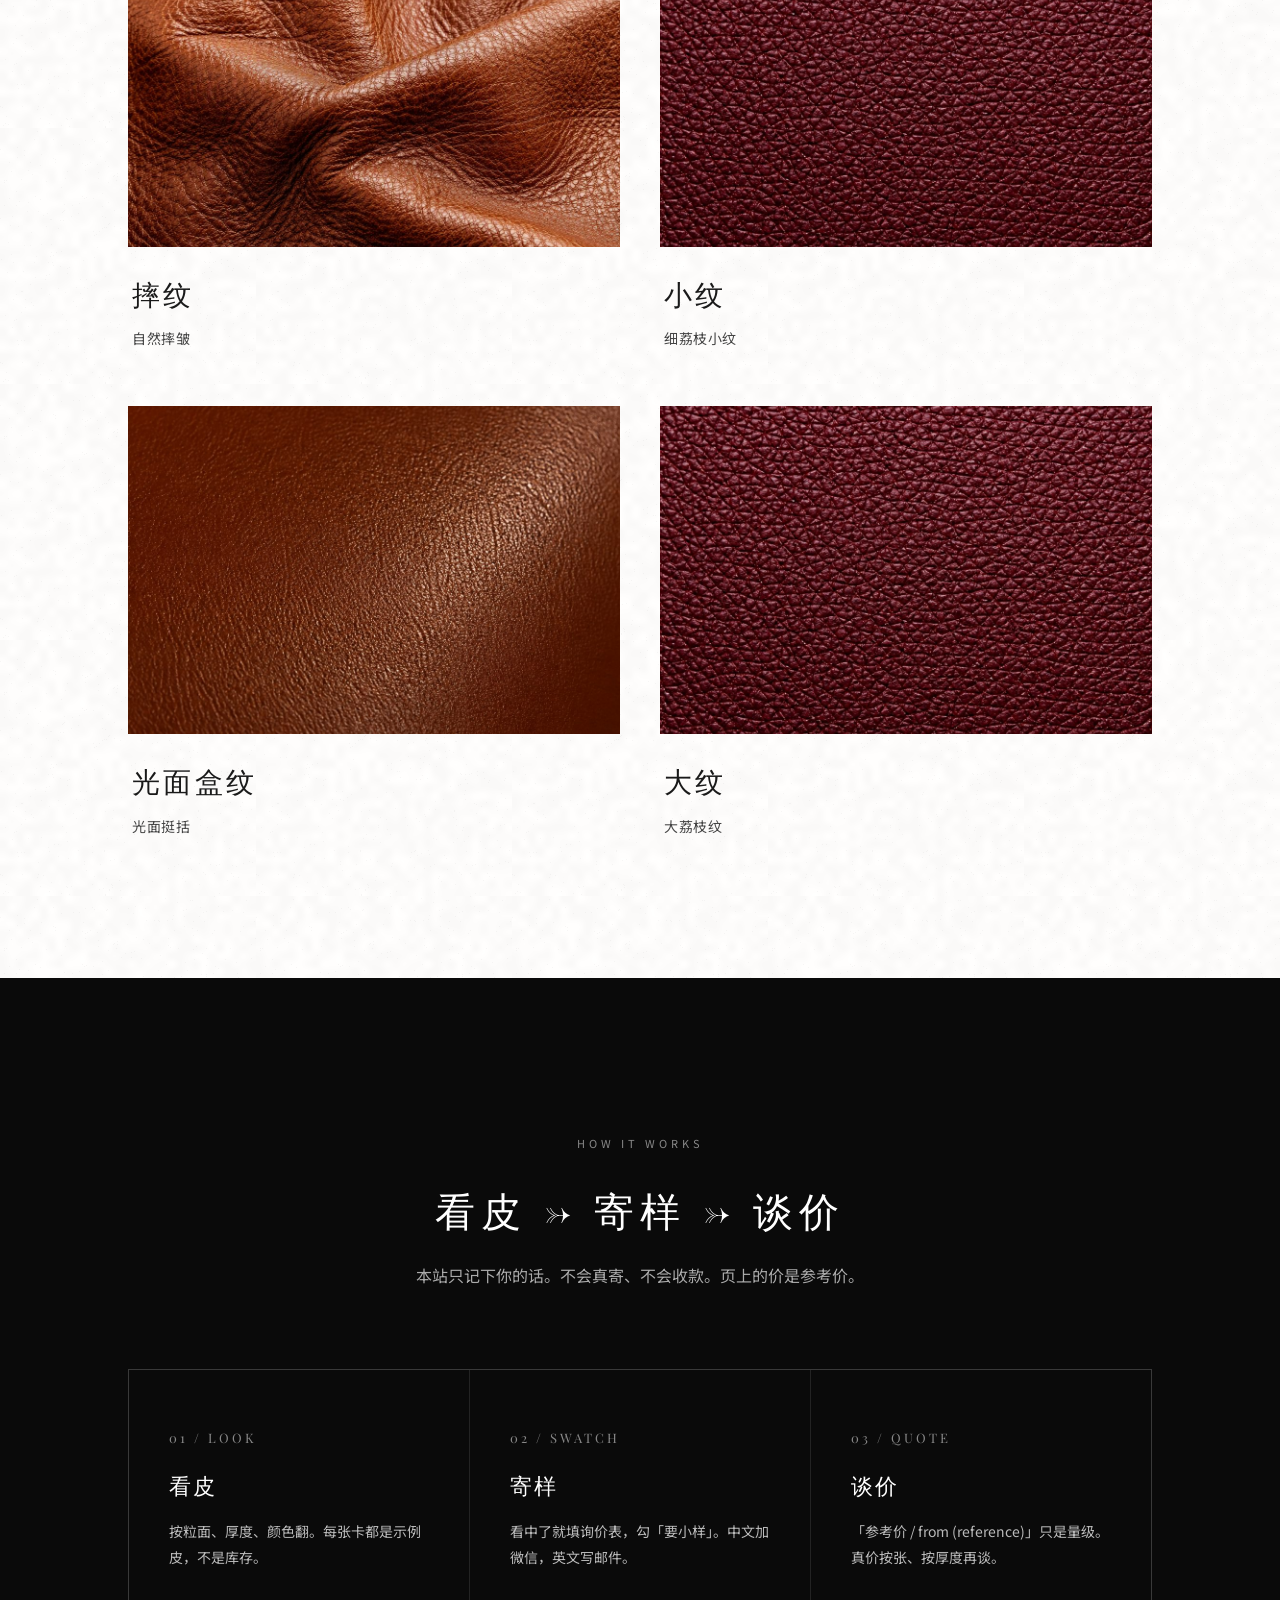
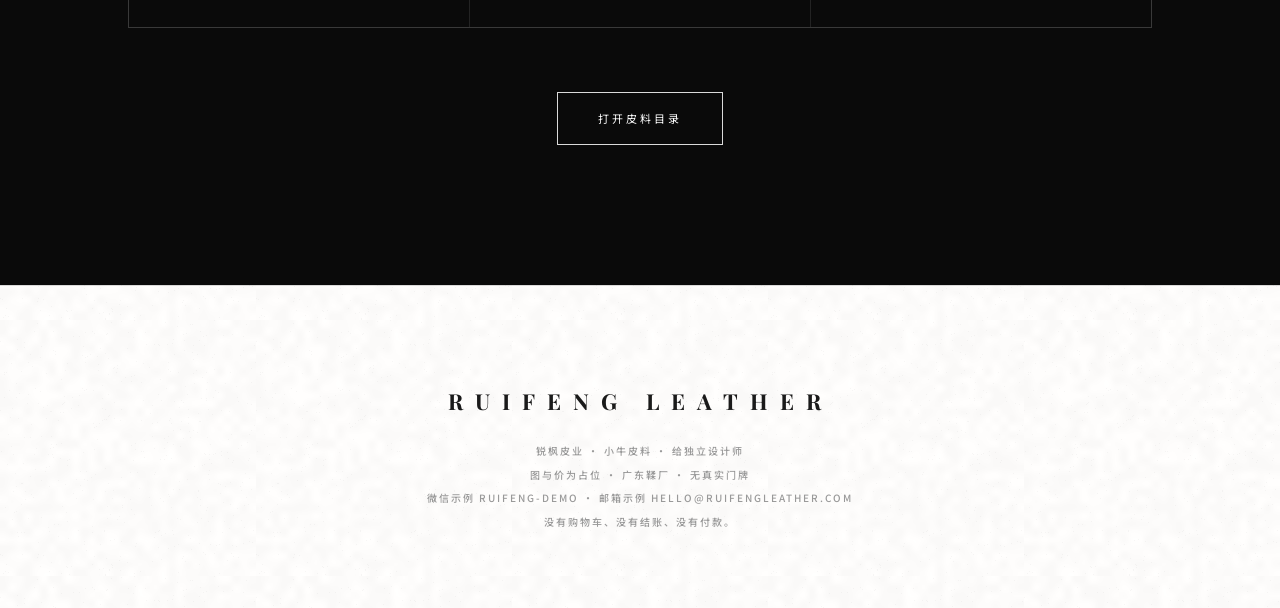
==== commit 6fb84fb4: "Compress catalog images so the preview loads faster." ====
--- a/index.html
+++ b/index.html
@@ -48,7 +48,7 @@
 </div>
 
 <section class="hero">
-  <div class="hero-bg" id="heroBg" data-atelier="img/atelier/hero-hide.png" data-fallback="img/hero.jpg"></div>
+  <div class="hero-bg" id="heroBg" data-atelier="img/atelier/hero-hide.jpg" data-fallback="img/hero.jpg"></div>
   <div class="hero-content">
     <h1>RUIFENG</h1>
     <p class="hero-line">
@@ -71,7 +71,7 @@
 </section>
 
 <section class="section-about reveal" id="about">
-  <div class="about-image" style="background-image:url('img/atelier/box-calf.png')"></div>
+  <div class="about-image" style="background-image:url('img/atelier/box-calf.jpg')"></div>
   <div class="about-text">
     <h3>The Mill</h3>
     <h2>
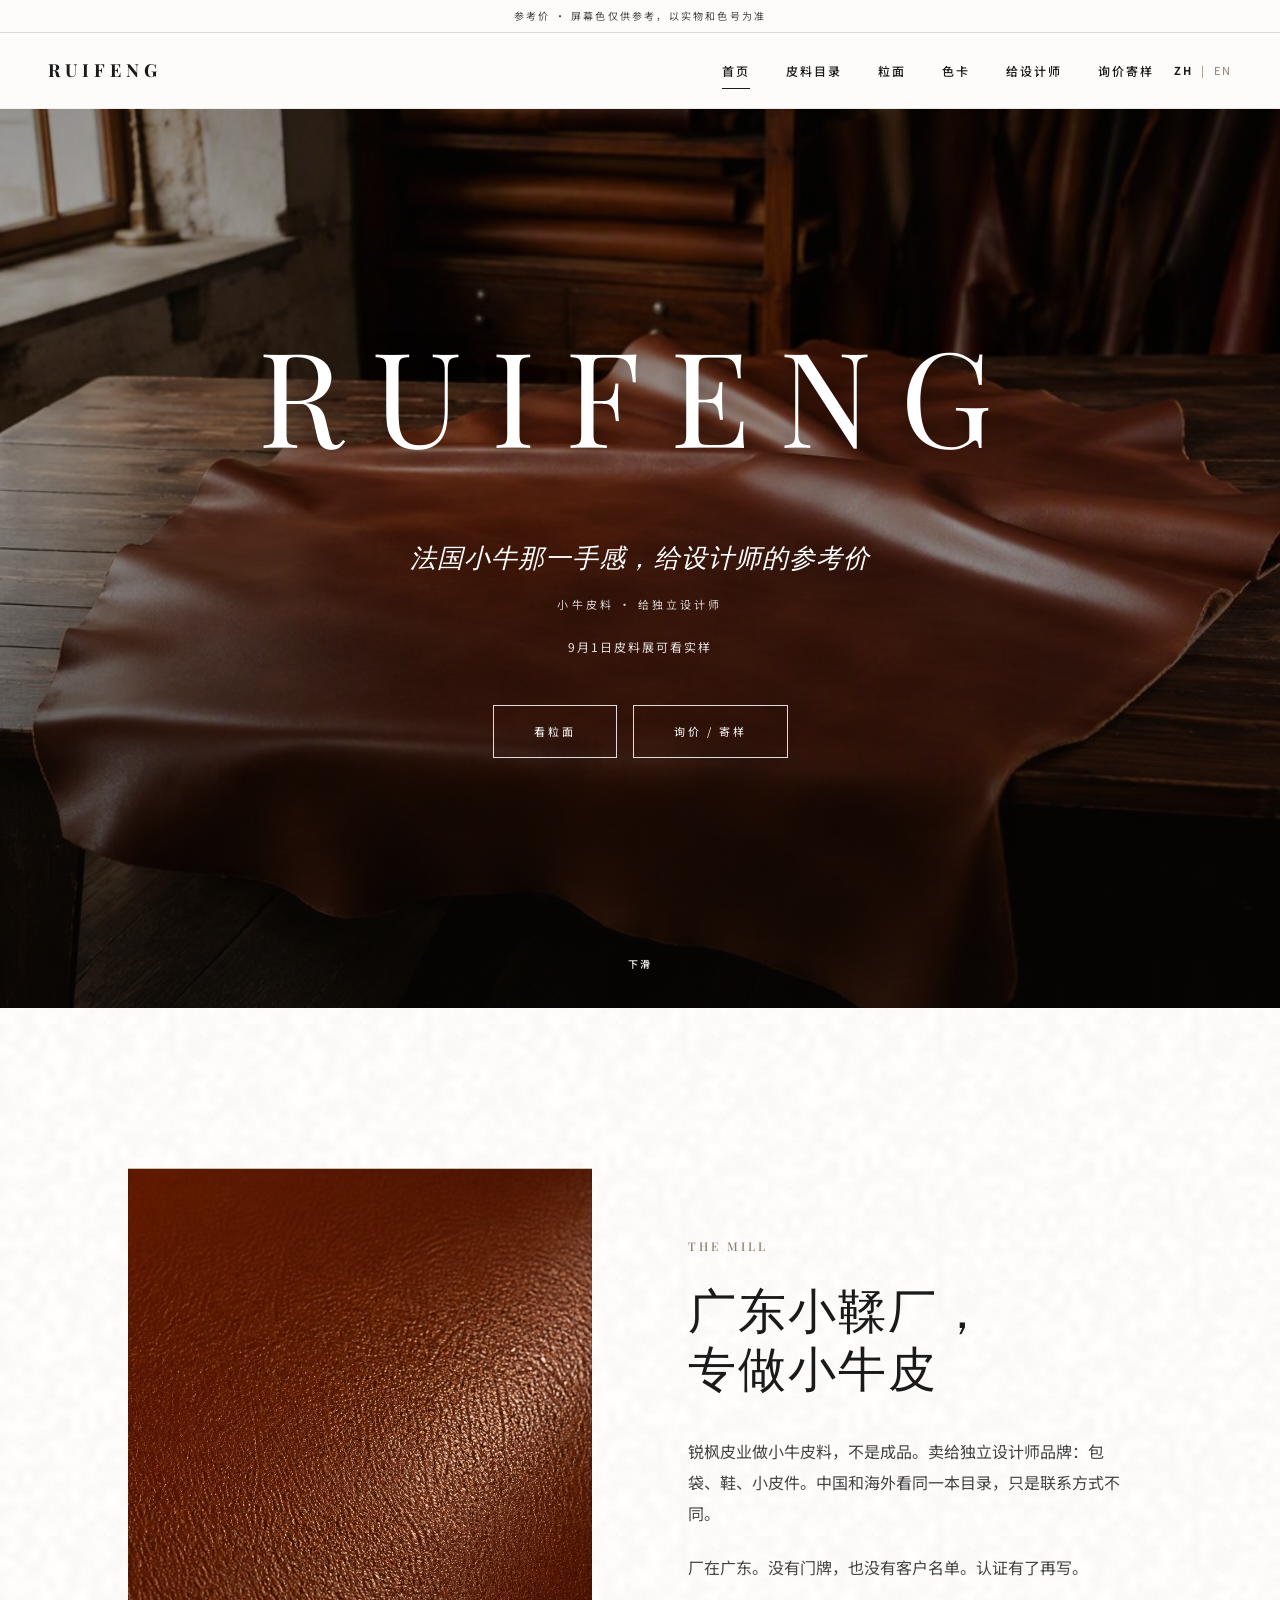
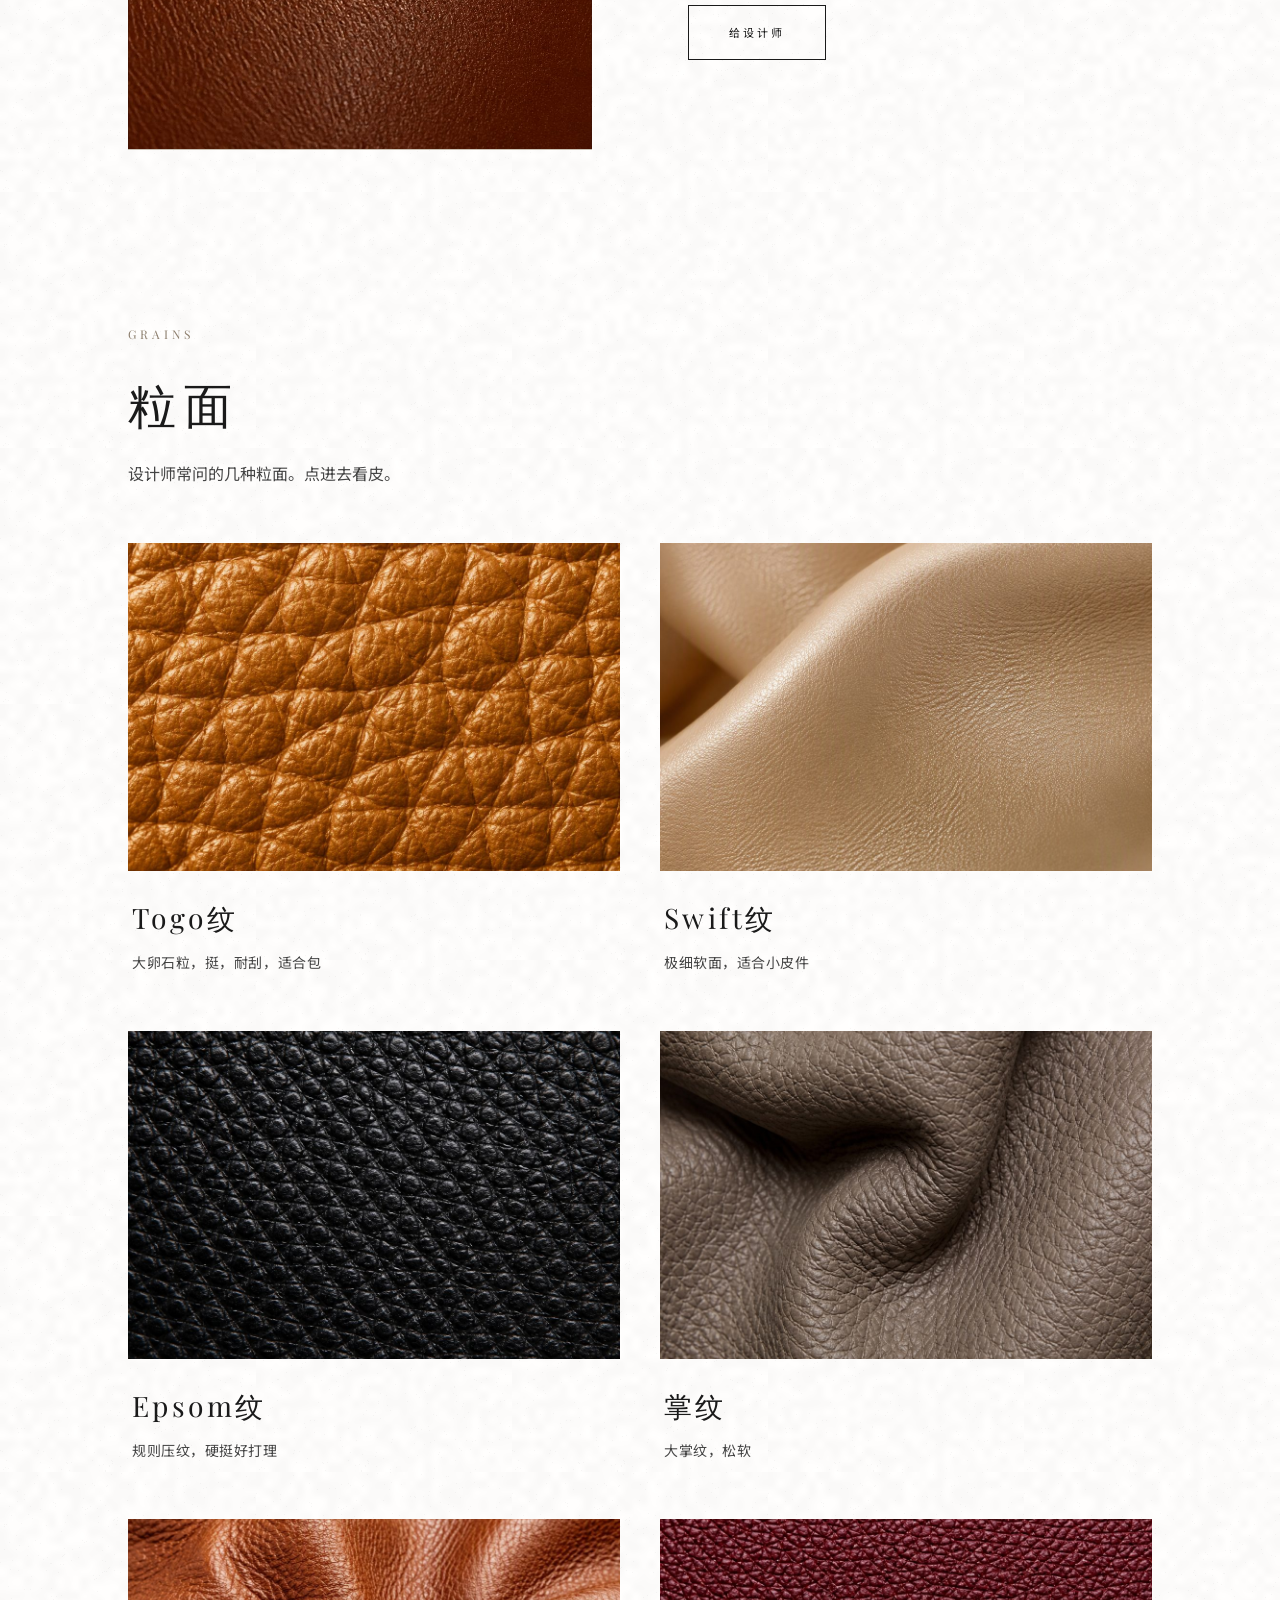
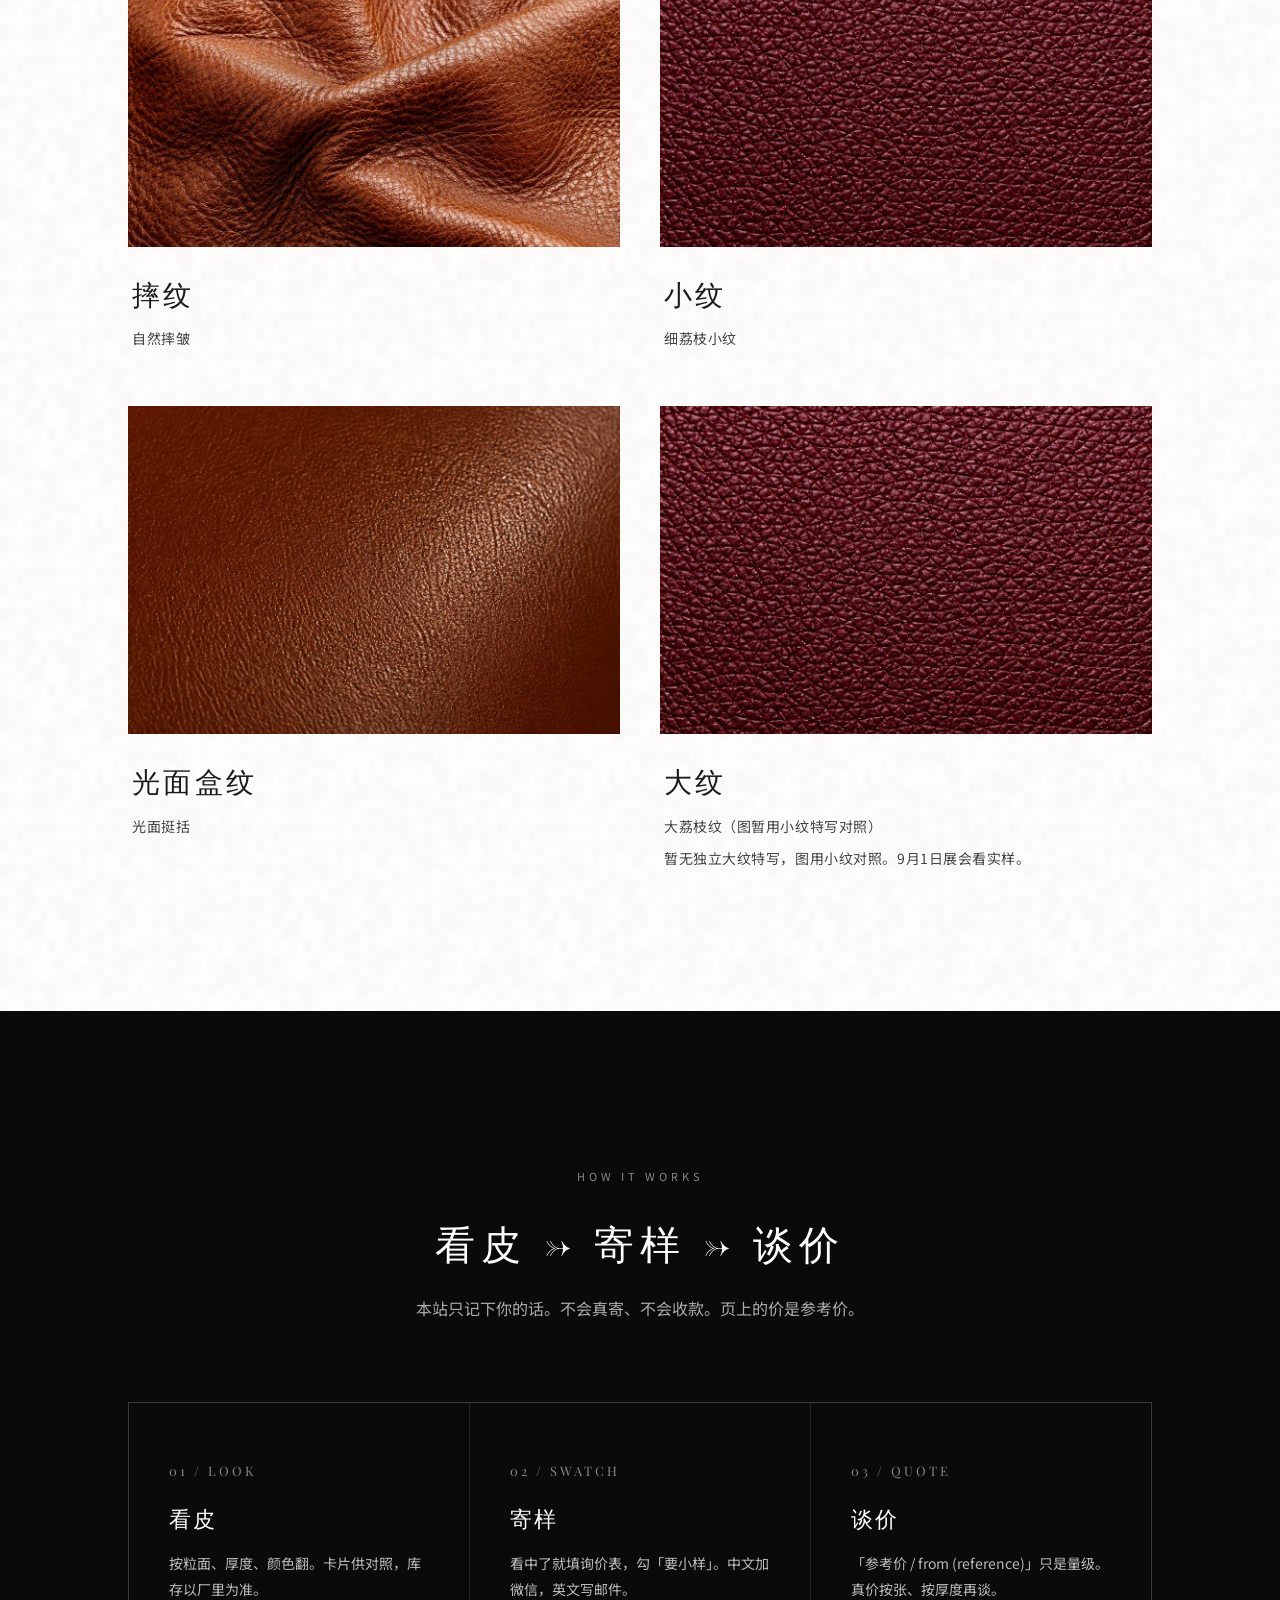
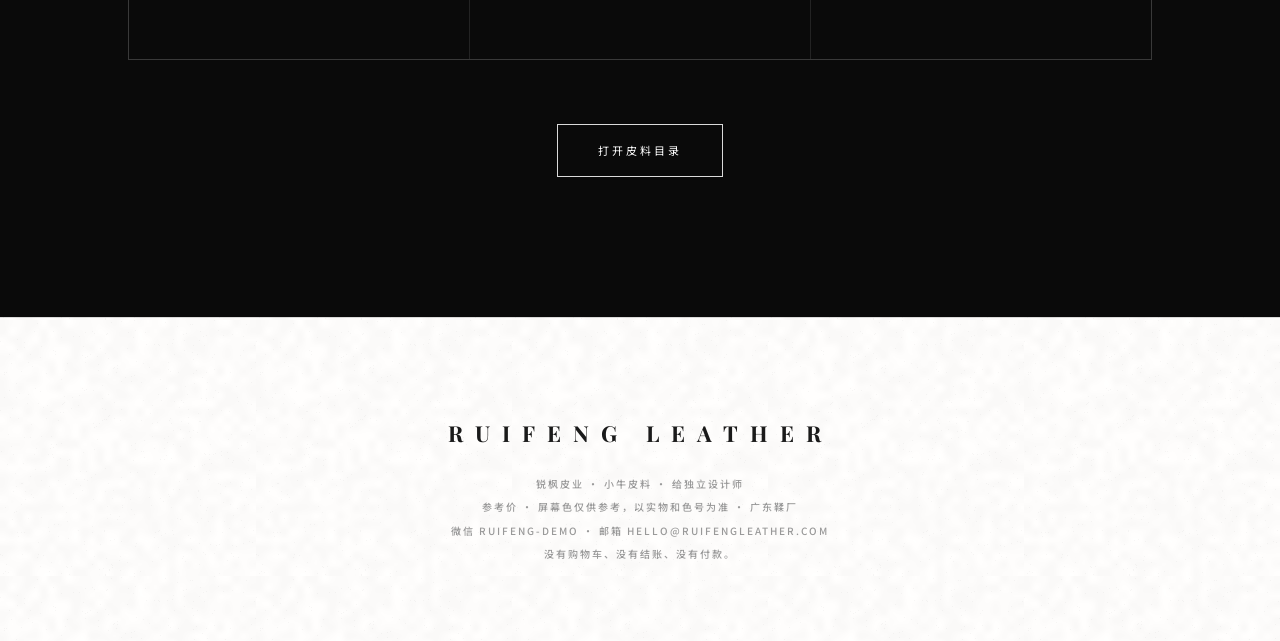
==== commit c44857ed: "Exhibition-ready catalog: path fix, prints page, deploy pack." ====
--- a/index.html
+++ b/index.html
@@ -18,32 +18,42 @@
     })();
   </script>
   <title>锐枫皮业 | RUIFENG LEATHER · 小牛皮料 · 给独立设计师</title>
-  <meta name="description" content="锐枫皮业。广东小鞣厂，小牛皮料，给独立设计师。图和价是占位。">
+  <meta name="description" content="锐枫皮业。广东小鞣厂，小牛皮料，给独立设计师。2026年9月1日皮料展可看实样。">
+  <meta property="og:site_name" content="锐枫皮业">
+  <meta property="og:title" content="锐枫皮业 | RUIFENG LEATHER · 小牛皮料 · 给独立设计师">
+  <meta property="og:description" content="锐枫皮业。广东小鞣厂，小牛皮料，给独立设计师。2026年9月1日皮料展可看实样。">
+  <meta property="og:type" content="website">
+  <meta property="og:image" content="img/atelier/hero-hide.jpg">
+  <meta name="twitter:card" content="summary_large_image">
+  <meta name="twitter:title" content="锐枫皮业 | RUIFENG LEATHER · 小牛皮料 · 给独立设计师">
+  <meta name="twitter:description" content="锐枫皮业。广东小鞣厂，小牛皮料，给独立设计师。2026年9月1日皮料展可看实样。">
+
 </head>
 <body data-page="home">
 <div class="topbar">
   <div class="ribbon">
-    <span class="lang-zh">图与价为占位</span>
-    <span class="lang-en">Images and prices are placeholders</span>
+    <span class="lang-zh">参考价 · 屏幕色仅供参考，以实物和色号为准</span>
+    <span class="lang-en">Reference prices · screen color is a guide; hide and code decide</span>
   </div>
   <nav id="navbar">
     <a class="logo" href="index.html">RUIFENG</a>
-    <button class="nav-toggle" type="button" data-nav-toggle aria-expanded="false">
-      <span class="lang-zh">菜单</span>
-      <span class="lang-en">Menu</span>
-    </button>
-    <div class="nav-links">
+    <div class="nav-links" id="navLinks">
       <a href="index.html" data-nav="home"><span class="lang-zh">首页</span><span class="lang-en">Home</span></a>
-      <a href="catalog.html" data-nav="catalog"><span class="lang-zh">皮料目录</span><span class="lang-en">Catalog</span></a>
+      <a href="catalog.html" data-nav="catalog"><span class="lang-zh">皮料目录</span><span class="lang-en">Leathers</span></a>
+      <a href="prints.html" data-nav="prints"><span class="lang-zh">粒面</span><span class="lang-en">Grains</span></a>
       <a href="colors.html" data-nav="colors"><span class="lang-zh">色卡</span><span class="lang-en">Colors</span></a>
-      <a href="about.html" data-nav="about"><span class="lang-zh">给设计师</span><span class="lang-en">Designers</span></a>
-      <a href="inquiry.html" data-nav="inquiry"><span class="lang-zh">询价寄样</span><span class="lang-en">Inquiry</span></a>
+      <a href="about.html" data-nav="about"><span class="lang-zh">给设计师</span><span class="lang-en">About</span></a>
+      <a href="inquiry.html" data-nav="inquiry"><span class="lang-zh">询价寄样</span><span class="lang-en">Contact</span></a>
     </div>
     <div class="lang-toggle" role="group" aria-label="Language">
       <button type="button" data-lang-btn="zh" aria-pressed="true">ZH</button>
       <span>|</span>
       <button type="button" data-lang-btn="en" aria-pressed="false">EN</button>
     </div>
+    <button class="nav-toggle" type="button" data-nav-toggle aria-expanded="false" aria-controls="navLinks">
+      <span class="lang-zh">菜单</span>
+      <span class="lang-en">Menu</span>
+    </button>
   </nav>
 </div>
 
@@ -58,6 +68,10 @@
     <p class="hero-sub">
       <span class="lang-zh">小牛皮料 · 给独立设计师</span>
       <span class="lang-en">Calf hides for independent designers</span>
+    </p>
+    <p class="fair-line">
+      <span class="lang-zh">9月1日皮料展可看实样</span>
+      <span class="lang-en">Samples at the 1 Sept leather fair</span>
     </p>
     <div class="hero-actions">
       <a class="btn-luxury" href="catalog.html"><span class="lang-zh">看粒面</span><span class="lang-en">Grains</span></a>
@@ -90,7 +104,7 @@
   <div class="section-head">
     <p class="kicker-light">Grains</p>
     <h2><span class="lang-zh">粒面</span><span class="lang-en">Grain families</span></h2>
-    <p><span class="lang-zh">设计师常问的几种粒面。点进去看示例皮。</span><span class="lang-en">The grains studios ask for. Open one to see sample hides.</span></p>
+    <p><span class="lang-zh">设计师常问的几种粒面。点进去看皮。</span><span class="lang-en">The grains studios ask for. Open one to see the hides.</span></p>
   </div>
   <div class="chapter-grid" data-home-cats></div>
 </section>
@@ -99,13 +113,13 @@
   <div class="section-head">
     <p class="kicker">HOW IT WORKS</p>
     <h2><span class="lang-zh">看皮 → 寄样 → 谈价</span><span class="lang-en">Look → swatch → quote</span></h2>
-    <p><span class="lang-zh">本站只记下你的话。不会真寄、不会收款。页上的价是参考价。</span><span class="lang-en">This demo only saves your note on this computer. Prices are reference.</span></p>
+    <p><span class="lang-zh">本站只记下你的话。不会真寄、不会收款。页上的价是参考价。</span><span class="lang-en">This page only saves your note on this computer. Prices are reference.</span></p>
   </div>
   <div class="how-grid">
     <article class="how-item">
       <p class="num">01 / LOOK</p>
       <h3><span class="lang-zh">看皮</span><span class="lang-en">Look</span></h3>
-      <p><span class="lang-zh">按粒面、厚度、颜色翻。每张卡都是示例皮，不是库存。</span><span class="lang-en">Filter by grain, thickness, color. Cards are samples, not inventory.</span></p>
+      <p><span class="lang-zh">按粒面、厚度、颜色翻。卡片供对照，库存以厂里为准。</span><span class="lang-en">Filter by grain, thickness, color. Cards are a guide; stock is confirmed with the mill.</span></p>
     </article>
     <article class="how-item">
       <p class="num">02 / SWATCH</p>
@@ -126,8 +140,8 @@
 <footer class="site-footer">
   <div class="footer-logo">RUIFENG LEATHER</div>
   <p><span class="lang-zh">锐枫皮业 · 小牛皮料 · 给独立设计师</span><span class="lang-en">Ruifeng Leather · calf hides for independent designers</span></p>
-  <p><span class="lang-zh">图与价为占位 · 广东鞣厂 · 无真实门牌</span><span class="lang-en">Images and prices are placeholders · Guangdong mill · no street address</span></p>
-  <p><span class="lang-zh">微信示例 ruifeng-demo · 邮箱示例 hello@ruifengleather.com</span><span class="lang-en">WeChat example ruifeng-demo · email example hello@ruifengleather.com</span></p>
+  <p><span class="lang-zh">参考价 · 屏幕色仅供参考，以实物和色号为准 · 广东鞣厂</span><span class="lang-en">Reference prices · screen color is a guide · Guangdong mill</span></p>
+  <p><span class="lang-zh">微信 ruifeng-demo · 邮箱 hello@ruifengleather.com</span><span class="lang-en">WeChat ruifeng-demo · hello@ruifengleather.com</span></p>
   <p><span class="lang-zh">没有购物车、没有结账、没有付款。</span><span class="lang-en">No cart, no checkout, no payment.</span></p>
 </footer>
 <script src="js/data.js"></script>
--- a/css/site.css
+++ b/css/site.css
@@ -1,6 +1,6 @@
-/* 锐枫皮业 · Grok Bot 版
-   视觉语言沿 Accio 原版：paper / ink / accent、Playfair + Noto Sans SC。
-   这一版更疏、更大、更暗的头图叠层。远程纹理已去掉，纸纹用本地 img/paper.png。 */
+/* 锐枫皮业
+   paper / ink / accent、Playfair + Noto Sans SC。
+   疏、大、暗的头图叠层。纸纹用本地 img/paper.png。 */
 
 :root {
   --color-paper: #FDFCFB;
@@ -78,6 +78,7 @@
   border-bottom: 1px solid transparent;
   transition: all 0.5s var(--transition);
   gap: 20px;
+  flex-wrap: nowrap;
 }
 
 nav.scrolled {
@@ -105,6 +106,27 @@
   gap: 0 36px;
   margin-left: auto;
 }
+
+.card-codes {
+  display: flex;
+  flex-wrap: wrap;
+  gap: 6px 10px;
+  margin-top: 8px;
+}
+.card-code {
+  font-size: 11px;
+  letter-spacing: 0.08em;
+  color: var(--color-text-dim);
+}
+.photo-note { margin-top: 8px; }
+.fair-line {
+  margin-top: 22px;
+  font-size: 12px;
+  letter-spacing: 0.16em;
+  text-transform: uppercase;
+  opacity: 0.88;
+}
+.hero .fair-line { animation: fadeIn 2.8s var(--transition); }
 
 .nav-links a {
   text-decoration: none;
@@ -798,6 +820,11 @@
   0%, 20%, 50%, 80%, 100% { transform: translateX(-50%) translateY(0); }
   40% { transform: translateX(-50%) translateY(-10px); }
   60% { transform: translateX(-50%) translateY(-5px); }
+}
+
+@media (max-width: 1100px) {
+  .nav-links { gap: 0 18px; }
+  .nav-links a { letter-spacing: 1.2px; font-size: 11px; }
 }
 
 @media (max-width: 960px) {
@@ -816,7 +843,25 @@
 }
 
 @media (max-width: 800px) {
-  .nav-toggle { display: inline-block; margin-left: auto; }
+  nav {
+    padding: 12px 14px;
+    gap: 10px;
+    flex-wrap: nowrap;
+  }
+  nav.scrolled { padding: 8px 14px; }
+  .logo { font-size: 14px; letter-spacing: 3px; }
+  .nav-toggle {
+    display: inline-block;
+    margin-left: 0;
+    flex-shrink: 0;
+    z-index: 1101;
+  }
+  .lang-toggle {
+    margin-left: auto;
+    flex-shrink: 0;
+    z-index: 1102;
+    position: relative;
+  }
   .nav-links {
     display: none;
     position: absolute;
@@ -826,19 +871,33 @@
     border-bottom: 1px solid var(--color-border);
     flex-direction: column;
     align-items: flex-start;
-    padding: 12px 20px 20px;
+    padding: 16px 20px 22px;
     margin: 0;
-    gap: 12px;
+    gap: 16px;
+    z-index: 1090;
+    box-shadow: 0 12px 24px rgba(0,0,0,0.06);
   }
   .topbar { position: sticky; }
   nav { position: relative; }
   .nav-links.is-open { display: flex; }
 }
 
+@media print {
+  .topbar, footer, .site-footer, .filters, .ribbon, .nav-toggle, .hero-actions { display: none !important; }
+  .color-code { font-size: 28px !important; }
+  .color-card { break-inside: avoid; }
+  body { background: #fff; }
+  .wrap { padding: 12px; }
+}
+
 @media (max-width: 520px) {
   .card-grid { grid-template-columns: 1fr; gap: 28px; }
   .color-wall { grid-template-columns: 1fr 1fr; gap: 16px; }
+  .color-card .color-code { font-size: 22px; }
   .footer-logo { letter-spacing: 6px; font-size: 16px; }
   .btn-ink + .btn-ink { margin-left: 0; margin-top: 10px; }
   .hero { min-height: 560px; }
-}
+  .logo { font-size: 13px; letter-spacing: 2px; }
+  .lang-toggle { font-size: 10px; gap: 6px; }
+  .nav-toggle { padding: 6px 10px; letter-spacing: 1px; }
+}
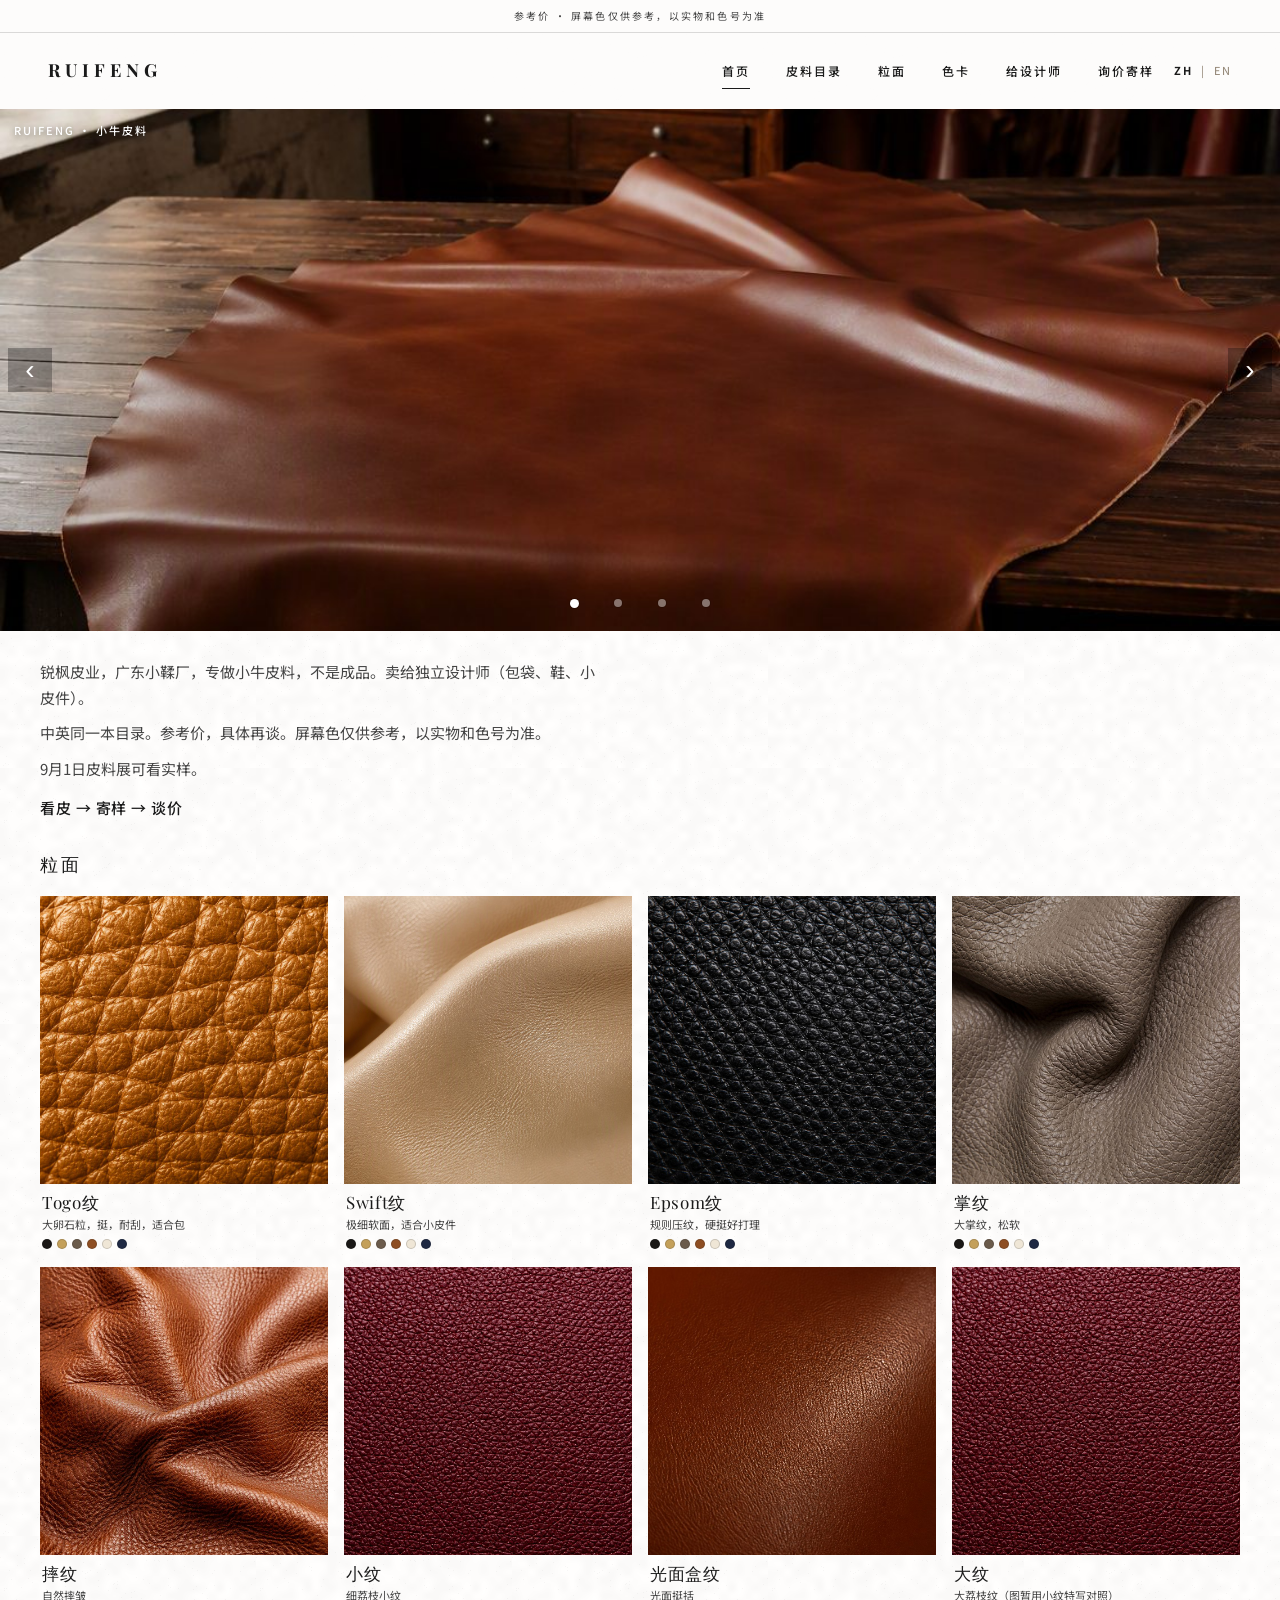
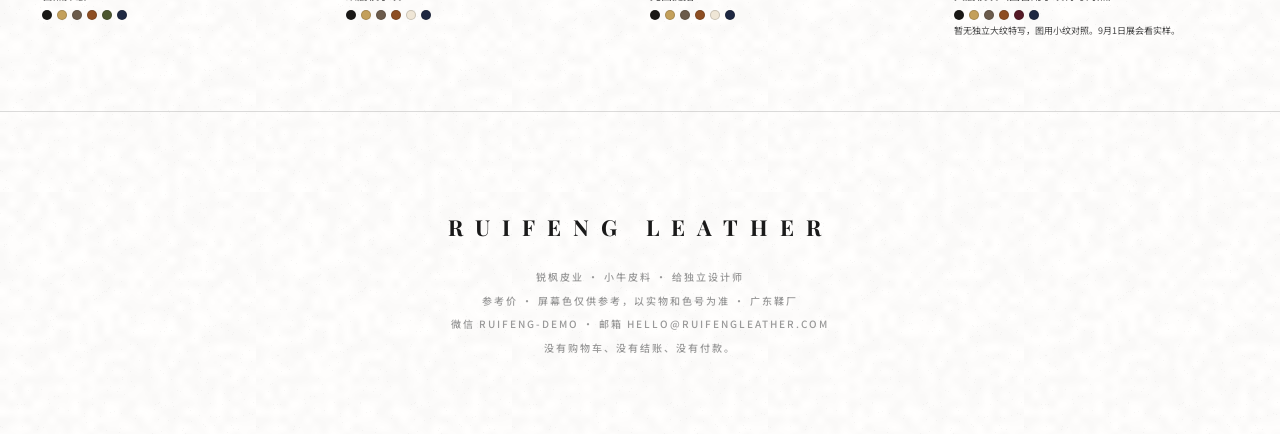
==== commit ef89c26d: "Mobile homepage for factory preview" ====
--- a/index.html
+++ b/index.html
@@ -18,15 +18,15 @@
     })();
   </script>
   <title>锐枫皮业 | RUIFENG LEATHER · 小牛皮料 · 给独立设计师</title>
-  <meta name="description" content="锐枫皮业。广东小鞣厂，小牛皮料，给独立设计师。2026年9月1日皮料展可看实样。">
+  <meta name="description" content="锐枫皮业。广东小鞣厂，专做小牛皮料，给独立设计师。9月1日皮料展可看实样。">
   <meta property="og:site_name" content="锐枫皮业">
   <meta property="og:title" content="锐枫皮业 | RUIFENG LEATHER · 小牛皮料 · 给独立设计师">
-  <meta property="og:description" content="锐枫皮业。广东小鞣厂，小牛皮料，给独立设计师。2026年9月1日皮料展可看实样。">
+  <meta property="og:description" content="锐枫皮业。广东小鞣厂，专做小牛皮料，给独立设计师。9月1日皮料展可看实样。">
   <meta property="og:type" content="website">
   <meta property="og:image" content="img/atelier/hero-hide.jpg">
   <meta name="twitter:card" content="summary_large_image">
   <meta name="twitter:title" content="锐枫皮业 | RUIFENG LEATHER · 小牛皮料 · 给独立设计师">
-  <meta name="twitter:description" content="锐枫皮业。广东小鞣厂，小牛皮料，给独立设计师。2026年9月1日皮料展可看实样。">
+  <meta name="twitter:description" content="锐枫皮业。广东小鞣厂，专做小牛皮料，给独立设计师。9月1日皮料展可看实样。">
 
 </head>
 <body data-page="home">
@@ -57,84 +57,55 @@
   </nav>
 </div>
 
-<section class="hero">
-  <div class="hero-bg" id="heroBg" data-atelier="img/atelier/hero-hide.jpg" data-fallback="img/hero.jpg"></div>
-  <div class="hero-content">
-    <h1>RUIFENG</h1>
-    <p class="hero-line">
-      <span class="lang-zh">法国小牛那一手感，给设计师的参考价</span>
-      <span class="lang-en">Calf of that European hand, at a designer’s reference price.</span>
-    </p>
-    <p class="hero-sub">
-      <span class="lang-zh">小牛皮料 · 给独立设计师</span>
-      <span class="lang-en">Calf hides for independent designers</span>
-    </p>
-    <p class="fair-line">
-      <span class="lang-zh">9月1日皮料展可看实样</span>
-      <span class="lang-en">Samples at the 1 Sept leather fair</span>
-    </p>
-    <div class="hero-actions">
-      <a class="btn-luxury" href="catalog.html"><span class="lang-zh">看粒面</span><span class="lang-en">Grains</span></a>
-      <a class="btn-luxury" href="inquiry.html"><span class="lang-zh">询价 / 寄样</span><span class="lang-en">Inquiry / swatch</span></a>
+<section class="home-carousel" data-carousel aria-roledescription="carousel" tabindex="0">
+  <div class="carousel-viewport" data-carousel-viewport>
+    <div class="carousel-track" data-carousel-track>
+      <figure class="carousel-slide is-active">
+        <img src="img/atelier/hero-hide.jpg" alt="" data-fallback="img/hero.jpg" onerror="(function(el){var n=el.getAttribute('data-fallback');if(!n){el.onerror=null;return;}el.removeAttribute('data-fallback');el.onerror=null;el.src=n;})(this)">
+      </figure>
+      <figure class="carousel-slide">
+        <img src="img/atelier/box-calf.jpg" alt="" data-fallback="img/hero.jpg" onerror="(function(el){var n=el.getAttribute('data-fallback');if(!n){el.onerror=null;return;}el.removeAttribute('data-fallback');el.onerror=null;el.src=n;})(this)">
+      </figure>
+      <figure class="carousel-slide">
+        <img src="img/atelier/veg-calf.jpg" alt="" data-fallback="img/hero.jpg" onerror="(function(el){var n=el.getAttribute('data-fallback');if(!n){el.onerror=null;return;}el.removeAttribute('data-fallback');el.onerror=null;el.src=n;})(this)">
+      </figure>
+      <figure class="carousel-slide">
+        <img src="img/atelier/grain-calf.jpg" alt="" data-fallback="img/hero.jpg" onerror="(function(el){var n=el.getAttribute('data-fallback');if(!n){el.onerror=null;return;}el.removeAttribute('data-fallback');el.onerror=null;el.src=n;})(this)">
+      </figure>
     </div>
   </div>
-  <div class="scroll-indicator">
-    <span class="lang-zh">下滑</span>
-    <span class="lang-en">Scroll</span>
-  </div>
+  <p class="carousel-cap">
+    <span class="lang-zh">RUIFENG · 小牛皮料</span>
+    <span class="lang-en">RUIFENG · calf hides</span>
+  </p>
+  <button class="carousel-btn carousel-prev" type="button" data-carousel-prev aria-label="Previous">
+    <span aria-hidden="true">‹</span>
+  </button>
+  <button class="carousel-btn carousel-next" type="button" data-carousel-next aria-label="Next">
+    <span aria-hidden="true">›</span>
+  </button>
+  <div class="carousel-dots" data-carousel-dots></div>
 </section>
 
-<section class="section-about reveal" id="about">
-  <div class="about-image" style="background-image:url('img/atelier/box-calf.jpg')"></div>
-  <div class="about-text">
-    <h3>The Mill</h3>
-    <h2>
-      <span class="lang-zh">广东小鞣厂，<br>专做小牛皮</span>
-      <span class="lang-en">A small Guangdong mill<br>for calf, only</span>
-    </h2>
-    <p class="lang-zh">锐枫皮业做小牛皮料，不是成品。卖给独立设计师品牌：包袋、鞋、小皮件。中国和海外看同一本目录，只是联系方式不同。</p>
-    <p class="lang-en">Ruifeng makes calf hides, not finished bags. Independent studios — bags, shoes, small leather — share one catalog. Contact path changes with language.</p>
-    <p class="lang-zh">厂在广东。没有门牌，也没有客户名单。认证有了再写。</p>
-    <p class="lang-en">The mill is in Guangdong. No street address, no client list. Certificates wait until they are real.</p>
-    <p><a class="btn-ink" href="about.html"><span class="lang-zh">给设计师</span><span class="lang-en">For designers</span></a></p>
-  </div>
+<section class="home-intro">
+  <p class="lang-zh">锐枫皮业，广东小鞣厂，专做小牛皮料，不是成品。卖给独立设计师（包袋、鞋、小皮件）。</p>
+  <p class="lang-en">Ruifeng is a small Guangdong mill. We make calf hides, not finished goods, for independent designers — bags, shoes, small leather.</p>
+  <p class="lang-zh">中英同一本目录。参考价，具体再谈。屏幕色仅供参考，以实物和色号为准。</p>
+  <p class="lang-en">One catalog in Chinese and English. Prices are reference; we talk later. Screen color is a guide; hide and code decide.</p>
+  <p class="lang-zh">9月1日皮料展可看实样。</p>
+  <p class="lang-en">Samples at the 1 Sept leather fair.</p>
+  <p class="home-how">
+    <span class="lang-zh">看皮 → 寄样 → 谈价</span>
+    <span class="lang-en">Look → swatch → quote</span>
+  </p>
 </section>
 
-<section class="section-chapters reveal">
-  <div class="section-head">
-    <p class="kicker-light">Grains</p>
-    <h2><span class="lang-zh">粒面</span><span class="lang-en">Grain families</span></h2>
-    <p><span class="lang-zh">设计师常问的几种粒面。点进去看皮。</span><span class="lang-en">The grains studios ask for. Open one to see the hides.</span></p>
-  </div>
-  <div class="chapter-grid" data-home-cats></div>
-</section>
-
-<section class="section-how reveal" id="how">
-  <div class="section-head">
-    <p class="kicker">HOW IT WORKS</p>
-    <h2><span class="lang-zh">看皮 → 寄样 → 谈价</span><span class="lang-en">Look → swatch → quote</span></h2>
-    <p><span class="lang-zh">本站只记下你的话。不会真寄、不会收款。页上的价是参考价。</span><span class="lang-en">This page only saves your note on this computer. Prices are reference.</span></p>
-  </div>
-  <div class="how-grid">
-    <article class="how-item">
-      <p class="num">01 / LOOK</p>
-      <h3><span class="lang-zh">看皮</span><span class="lang-en">Look</span></h3>
-      <p><span class="lang-zh">按粒面、厚度、颜色翻。卡片供对照，库存以厂里为准。</span><span class="lang-en">Filter by grain, thickness, color. Cards are a guide; stock is confirmed with the mill.</span></p>
-    </article>
-    <article class="how-item">
-      <p class="num">02 / SWATCH</p>
-      <h3><span class="lang-zh">寄样</span><span class="lang-en">Swatch</span></h3>
-      <p><span class="lang-zh">看中了就填询价表，勾「要小样」。中文加微信，英文写邮件。</span><span class="lang-en">Ask for a swatch. Chinese UI: WeChat. English UI: email.</span></p>
-    </article>
-    <article class="how-item">
-      <p class="num">03 / QUOTE</p>
-      <h3><span class="lang-zh">谈价</span><span class="lang-en">Quote</span></h3>
-      <p><span class="lang-zh">「参考价 / from (reference)」只是量级。真价按张、按厚度再谈。</span><span class="lang-en">“From (reference)” is a scale only. Real price is quoted later.</span></p>
-    </article>
-  </div>
-  <div class="how-cta">
-    <a class="btn-luxury" href="catalog.html"><span class="lang-zh">打开皮料目录</span><span class="lang-en">Open the catalog</span></a>
-  </div>
+<section class="home-grains">
+  <h2 class="home-grains-head">
+    <span class="lang-zh">粒面</span>
+    <span class="lang-en">Grains</span>
+  </h2>
+  <div class="grain-grid" data-home-cats></div>
 </section>
 
 <footer class="site-footer">
--- a/css/site.css
+++ b/css/site.css
@@ -901,3 +901,299 @@
   .lang-toggle { font-size: 10px; gap: 6px; }
   .nav-toggle { padding: 6px 10px; letter-spacing: 1px; }
 }
+
+
+/* —— home: phone shop (carousel + short intro + 2-col grain shelf) —— */
+.home-carousel {
+  position: relative;
+  width: 100%;
+  height: 60vh;
+  min-height: 320px;
+  max-height: 560px;
+  overflow: hidden;
+  background: #1a120e;
+}
+
+.carousel-viewport {
+  width: 100%;
+  height: 100%;
+  overflow: hidden;
+  touch-action: pan-y;
+}
+
+.carousel-track {
+  display: flex;
+  height: 100%;
+  width: 100%;
+  transition: transform 0.5s var(--transition);
+  will-change: transform;
+}
+
+.carousel-slide {
+  flex: 0 0 100%;
+  width: 100%;
+  height: 100%;
+  margin: 0;
+  position: relative;
+}
+
+.carousel-slide img {
+  width: 100%;
+  height: 100%;
+  object-fit: cover;
+  display: block;
+}
+
+.carousel-cap {
+  position: absolute;
+  top: 12px;
+  left: 14px;
+  z-index: 3;
+  color: #fff;
+  font-size: 11px;
+  letter-spacing: 0.18em;
+  text-transform: uppercase;
+  text-shadow: 0 1px 6px rgba(0, 0, 0, 0.5);
+  pointer-events: none;
+  font-weight: 500;
+}
+
+.carousel-btn {
+  position: absolute;
+  top: 50%;
+  transform: translateY(-50%);
+  z-index: 4;
+  width: 44px;
+  height: 44px;
+  min-width: 44px;
+  min-height: 44px;
+  border: 0;
+  border-radius: 0;
+  background: rgba(0, 0, 0, 0.28);
+  color: #fff;
+  font-size: 28px;
+  line-height: 1;
+  cursor: pointer;
+  display: flex;
+  align-items: center;
+  justify-content: center;
+  padding: 0;
+  -webkit-tap-highlight-color: transparent;
+}
+
+.carousel-btn:hover,
+.carousel-btn:focus-visible {
+  background: rgba(0, 0, 0, 0.46);
+  color: #fff;
+}
+
+.carousel-prev { left: 8px; }
+.carousel-next { right: 8px; }
+
+.carousel-dots {
+  position: absolute;
+  left: 0;
+  right: 0;
+  bottom: 6px;
+  display: flex;
+  justify-content: center;
+  align-items: center;
+  gap: 0;
+  z-index: 4;
+}
+
+.carousel-dot {
+  width: 44px;
+  height: 44px;
+  min-width: 44px;
+  min-height: 44px;
+  border: 0;
+  background: transparent;
+  cursor: pointer;
+  padding: 0;
+  display: flex;
+  align-items: center;
+  justify-content: center;
+  -webkit-tap-highlight-color: transparent;
+}
+
+.carousel-dot i {
+  width: 8px;
+  height: 8px;
+  border-radius: 50%;
+  background: rgba(255, 255, 255, 0.42);
+  display: block;
+  box-shadow: 0 0 0 1px rgba(0, 0, 0, 0.15);
+}
+
+.carousel-dot.is-on i,
+.carousel-dot[aria-current="true"] i {
+  background: #fff;
+  width: 9px;
+  height: 9px;
+}
+
+.home-intro {
+  padding: 20px 16px 4px;
+  max-width: 40em;
+}
+
+.home-intro p {
+  font-size: 14px;
+  line-height: 1.7;
+  color: var(--color-text-dim);
+  margin: 0 0 10px;
+}
+
+.home-how {
+  margin: 14px 0 4px !important;
+  font-size: 13px;
+  letter-spacing: 0.06em;
+  color: var(--color-ink) !important;
+  font-weight: 500;
+}
+
+.home-grains {
+  padding: 12px 14px 40px;
+}
+
+.home-grains-head {
+  font-family: var(--font-serif);
+  font-weight: 400;
+  font-size: 15px;
+  letter-spacing: 0.16em;
+  margin: 0 0 12px;
+  color: var(--color-ink);
+}
+
+.grain-grid {
+  display: grid;
+  grid-template-columns: 1fr 1fr;
+  gap: 10px;
+}
+
+.grain-card {
+  text-decoration: none;
+  color: inherit;
+  display: block;
+  min-width: 0;
+  -webkit-tap-highlight-color: rgba(26, 26, 26, 0.06);
+}
+
+.grain-card-photo {
+  aspect-ratio: 1 / 1;
+  overflow: hidden;
+  background: #1a120e;
+}
+
+.grain-card-photo img {
+  width: 100%;
+  height: 100%;
+  object-fit: cover;
+  display: block;
+}
+
+.grain-card-body {
+  padding: 8px 2px 2px;
+}
+
+.grain-card-body h3 {
+  font-family: var(--font-serif);
+  font-weight: 400;
+  font-size: 15px;
+  letter-spacing: 0.04em;
+  line-height: 1.25;
+  margin: 0;
+}
+
+.grain-card-line {
+  color: var(--color-text-dim);
+  font-size: 11px;
+  line-height: 1.35;
+  margin: 4px 0 0;
+  display: -webkit-box;
+  -webkit-line-clamp: 2;
+  -webkit-box-orient: vertical;
+  overflow: hidden;
+}
+
+.grain-dots {
+  display: flex;
+  flex-wrap: wrap;
+  gap: 5px;
+  margin: 7px 0 0;
+  min-height: 10px;
+}
+
+.grain-dot {
+  width: 10px;
+  height: 10px;
+  border-radius: 50%;
+  display: inline-block;
+  border: 1px solid rgba(26, 26, 26, 0.18);
+  flex-shrink: 0;
+}
+
+.grain-note {
+  margin: 5px 0 0;
+  font-size: 9px;
+  line-height: 1.3;
+  color: var(--color-text-dim);
+  letter-spacing: 0;
+  text-transform: none;
+  display: -webkit-box;
+  -webkit-line-clamp: 2;
+  -webkit-box-orient: vertical;
+  overflow: hidden;
+}
+
+@media (max-width: 360px) {
+  .grain-card-line { display: none; }
+}
+
+@media (min-width: 768px) {
+  .home-carousel {
+    height: 58vh;
+    max-height: 620px;
+  }
+  .home-intro {
+    padding: 28px 40px 8px;
+  }
+  .home-intro p { font-size: 15px; }
+  .home-grains {
+    padding: 16px 40px 72px;
+  }
+  .home-grains-head { font-size: 18px; margin-bottom: 16px; }
+  .grain-grid {
+    grid-template-columns: repeat(3, 1fr);
+    gap: 14px;
+  }
+  .grain-card-body h3 { font-size: 17px; }
+}
+
+@media (min-width: 1024px) {
+  .grain-grid {
+    grid-template-columns: repeat(4, 1fr);
+    gap: 16px;
+  }
+}
+
+@media (prefers-reduced-motion: reduce) {
+  .carousel-track { transition: none; }
+}
+
+@media (max-width: 800px) {
+  .nav-toggle {
+    min-width: 44px;
+    min-height: 44px;
+    padding: 10px 12px;
+  }
+  .lang-toggle button {
+    min-height: 44px;
+    padding: 10px 4px;
+  }
+  footer.site-footer,
+  .site-footer {
+    padding: 40px 16px 32px;
+  }
+}
